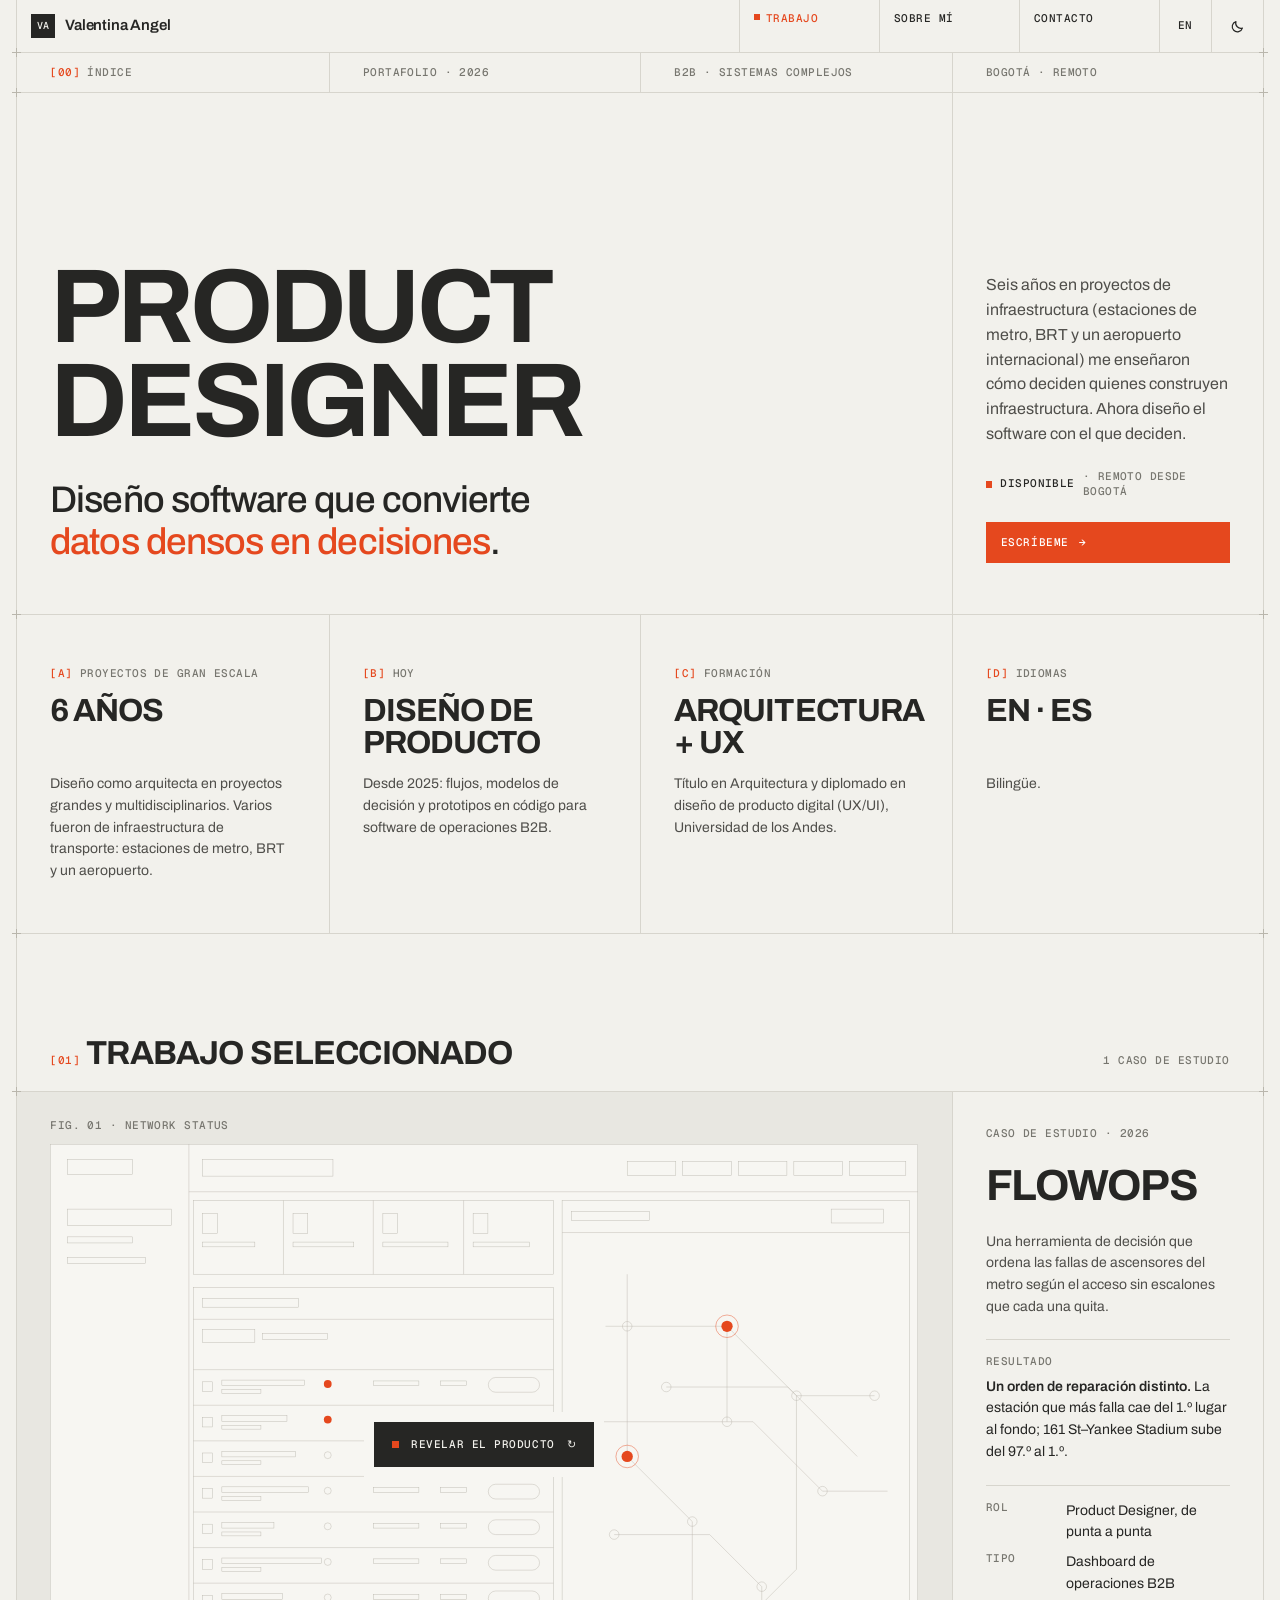
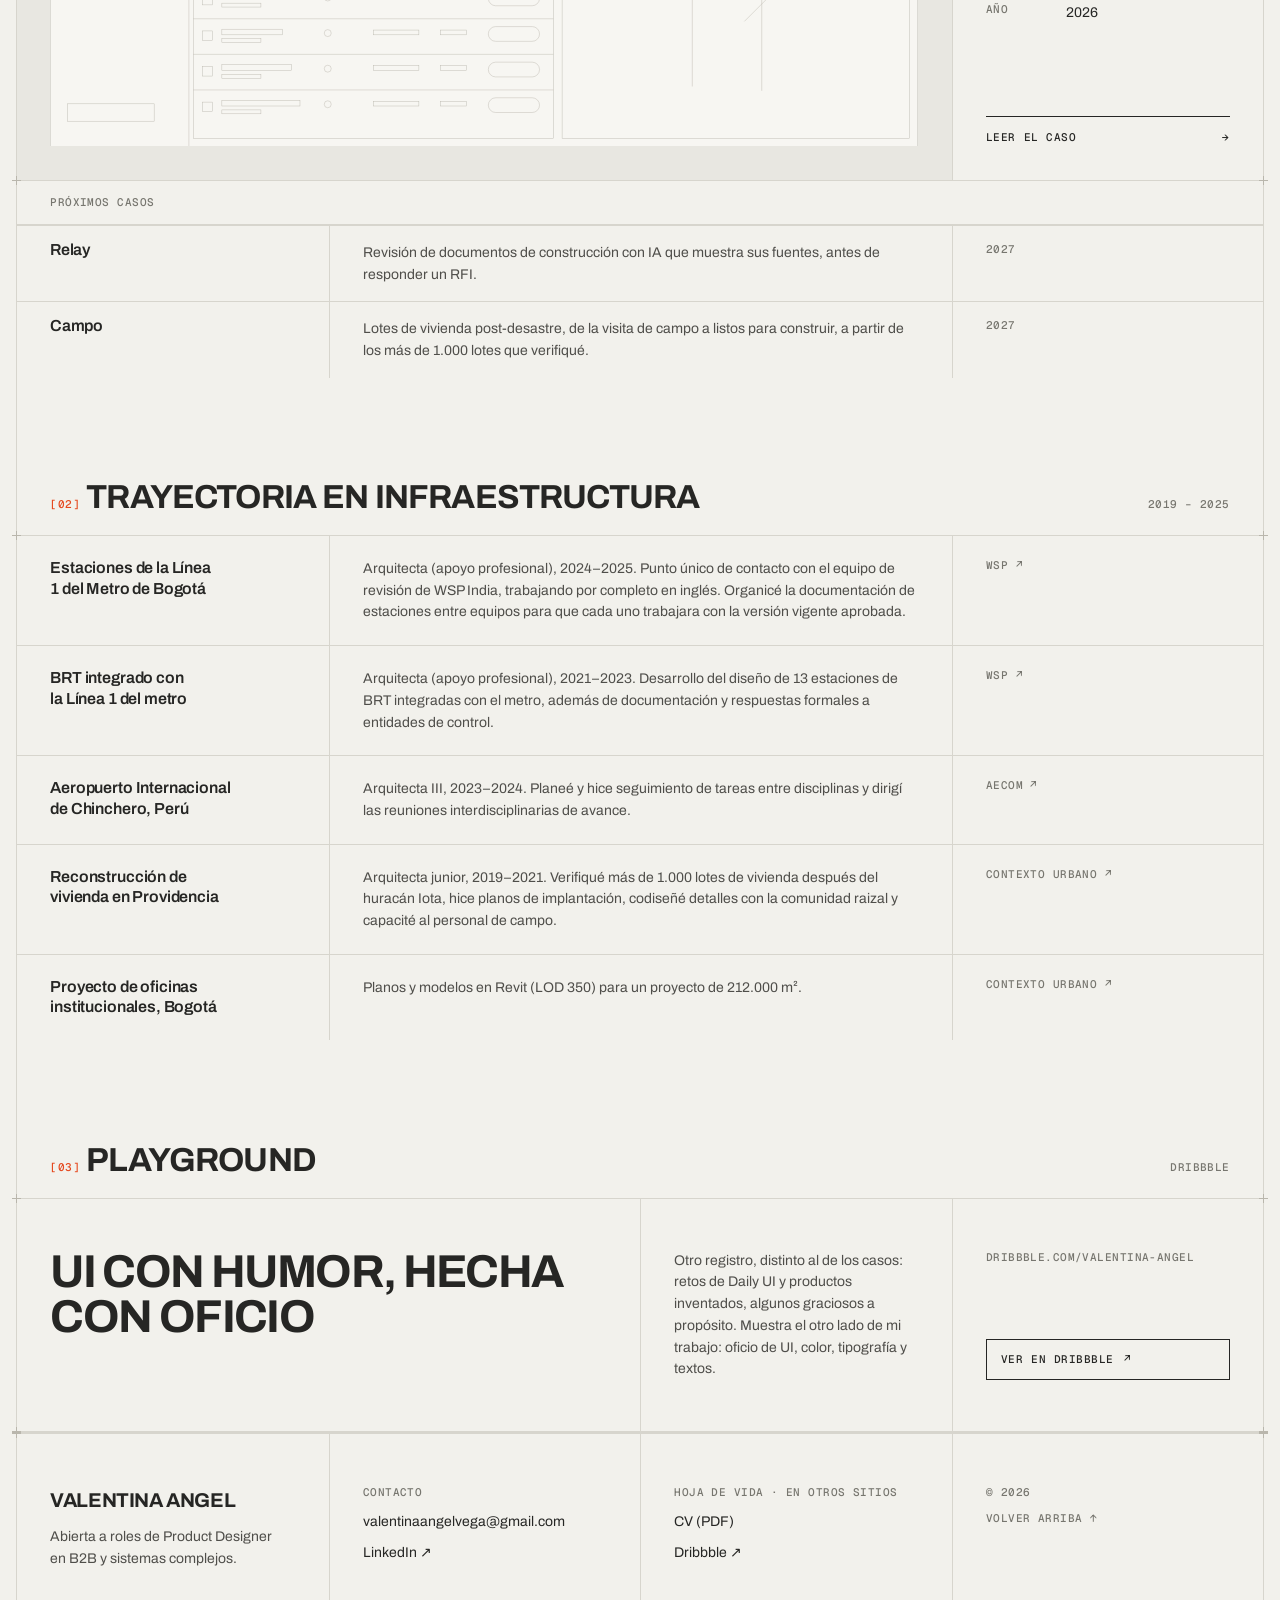
==== es/index.html @ c7e423b4 "Add files via upload" ====
<!doctype html>
<html lang="es">
<head>
<meta charset="utf-8">
<meta name="viewport" content="width=device-width, initial-scale=1, viewport-fit=cover">
<title>Valentina Angel · Product Designer</title>
<style>:root{padding-top:env(safe-area-inset-top,0px);padding-bottom:env(safe-area-inset-bottom,0px)}body{margin:0}img{max-width:100%}[hidden]{display:none!important}</style>
<meta name="description" content="Product Designer para sistemas B2B complejos. Diseño software que convierte datos densos en decisiones. Caso de estudio: FlowOps, una herramienta de decisión para reparar ascensores del metro.">
<link rel="canonical" href="https://vangelvega.github.io/es/">
<meta property="og:type" content="website">
<meta property="og:site_name" content="Valentina Angel">
<meta property="og:locale" content="es_CO">
<meta property="og:title" content="Valentina Angel · Product Designer">
<meta property="og:description" content="Product Designer para sistemas B2B complejos. Diseño software que convierte datos densos en decisiones. Caso de estudio: FlowOps, una herramienta de decisión para reparar ascensores del metro.">
<meta property="og:url" content="https://vangelvega.github.io/es/">
<meta property="og:image" content="https://vangelvega.github.io/img/og.png">
<meta property="og:image:width" content="1200">
<meta property="og:image:height" content="630">
<meta property="og:image:alt" content="Valentina Angel, Product Designer. I design software that turns dense data into decisions.">
<meta name="twitter:card" content="summary_large_image">
<link rel="icon" href="data:image/svg+xml,%3Csvg xmlns='http://www.w3.org/2000/svg' viewBox='0 0 32 32'%3E%3Crect width='32' height='32' fill='%23E5481E'/%3E%3Ctext x='16' y='21' text-anchor='middle' font-family='Arial,sans-serif' font-weight='700' font-size='13' fill='white'%3EVA%3C/text%3E%3C/svg%3E">
<link rel="preconnect" href="https://fonts.googleapis.com">
<link rel="preconnect" href="https://fonts.gstatic.com" crossorigin>
<link rel="stylesheet" href="https://fonts.googleapis.com/css2?family=Archivo:wght@400;500;600;700&family=Geist+Mono:wght@400;500&display=swap">
<link rel="stylesheet" href="../assets/site.css">
<link rel="alternate" hreflang="en" href="../">
<link rel="alternate" hreflang="es" href="./">
<script>try{var t=localStorage.getItem("theme");if(t==="dark"||t==="light")document.documentElement.setAttribute("data-theme",t)}catch(e){}</script>
</head>
<body>
<a class="skip" href="#main">Saltar al contenido</a>
<div class="frame">

<header class="top band">
  <div class="cells">
    <div class="cell"><a class="brand" href="#home" aria-label="Valentina Angel, inicio"><span class="mark" aria-hidden="true">VA</span><span>Valentina Angel</span></a></div>
    <nav aria-label="Principal" style="display:contents">
      <div class="cell nav"><a href="#home" data-nav="home">Trabajo</a></div>
      <div class="cell nav"><a href="#about" data-nav="about">Sobre mí</a></div>
      <div class="cell nav"><a href="#contact" data-nav="contact">Contacto</a></div>
    </nav>
    <div class="cell pref"><a href="../" hreflang="en" lang="en" data-lang-link aria-label="EN, view in English">EN</a></div>
    <div class="cell pref"><button type="button" data-theme-toggle data-label-dark="Cambiar a modo oscuro" data-label-light="Cambiar a modo claro" aria-label="Cambiar a modo oscuro">
      <svg class="i-moon" viewBox="0 0 20 20" width="16" height="16" aria-hidden="true"><path d="M15.5 12.6A6.5 6.5 0 0 1 7.4 4.5a6.5 6.5 0 1 0 8.1 8.1Z" fill="none" stroke="currentColor" stroke-width="1.5" stroke-linejoin="round"/></svg>
      <svg class="i-sun" viewBox="0 0 20 20" width="16" height="16" aria-hidden="true"><circle cx="10" cy="10" r="3.5" fill="none" stroke="currentColor" stroke-width="1.5"/><path d="M10 1.5v2.2M10 16.3v2.2M1.5 10h2.2M16.3 10h2.2M4 4l1.6 1.6M14.4 14.4 16 16M4 16l1.6-1.6M14.4 5.6 16 4" stroke="currentColor" stroke-width="1.5" stroke-linecap="round"/></svg>
    </button></div>
  </div>
</header>

<main id="main">

  <!-- HOME -->
  <section class="view" id="view-home" aria-label="Trabajo">
    <div class="band strip">
      <div class="cells">
        <div class="cell label"><span class="idx">[00]</span> Índice</div>
        <div class="cell label">Portafolio · 2026</div>
        <div class="cell label">B2B · Sistemas complejos</div>
        <div class="cell label">Bogotá · Remoto</div>
      </div>
    </div>

    <div class="band hero">
      <div class="cells">
        <div class="cell span-3 big"><h1>Product Designer</h1><p class="tagline">Diseño software que convierte <em>datos densos en decisiones</em>.</p></div>
        <div class="cell side">
          <p class="lede">Seis años en proyectos de infraestructura (estaciones de metro, BRT y un aeropuerto internacional) me enseñaron cómo deciden quienes construyen infraestructura. Ahora diseño el software con el que deciden.</p>
          <div class="status label"><i aria-hidden="true"></i><b>Disponible</b> · Remoto desde Bogotá</div>
          <a class="btn solid" href="#contact">Escríbeme <span class="arr" aria-hidden="true">→</span></a>
        </div>
      </div>
    </div>

    <div class="band proof" role="group" aria-label="Perfil">
      <div class="cells"><div class="cell"><span class="label"><span class="idx">[A]</span> Proyectos de gran escala</span><span class="num">6 años</span><p>Diseño como arquitecta en proyectos grandes y multidisciplinarios. Varios fueron de infraestructura de transporte: estaciones de metro, BRT y un aeropuerto.</p></div><div class="cell"><span class="label"><span class="idx">[B]</span> Hoy</span><span class="num">Diseño de producto</span><p>Desde 2025: flujos, modelos de decisión y prototipos en código para software de operaciones B2B.</p></div><div class="cell"><span class="label"><span class="idx">[C]</span> Formación</span><span class="num">Arquitectura + UX</span><p>Título en Arquitectura y diplomado en diseño de producto digital (UX/UI), Universidad de los Andes.</p></div><div class="cell"><span class="label"><span class="idx">[D]</span> Idiomas</span><span class="num">EN · ES</span><p>Bilingüe.</p></div></div>
    </div>

    <div class="band shead">
      <div class="cells"><div class="cell span-4"><h2><span class="label idx">[01]</span> Trabajo seleccionado</h2><span class="label">1 caso de estudio</span></div></div>
    </div>
    <div class="band">
      <div class="feature">
        <div class="pic flip" data-flip>
          <span class="tag label">Fig. 01 · Network status</span>
          <button class="flip-back" type="button" hidden><span aria-hidden="true">↺</span> Ocultar</button>
          <div class="flip-inner">
            <button class="face f-front" type="button" aria-expanded="false" aria-controls="fo-shot" aria-label="Revelar la captura de FlowOps">
            <svg class="wire" viewBox="0 0 2000 1389" preserveAspectRatio="none" aria-hidden="true">
              <g fill="none" stroke="currentColor" vector-effect="non-scaling-stroke">
                <rect x="1" y="1" width="1998" height="1387"/><path d="M320 0V1389M320 110H2000"/>
                <rect x="40" y="36" width="150" height="34"/><rect x="40" y="150" width="240" height="38"/><rect x="40" y="214" width="150" height="14"/><rect x="40" y="262" width="180" height="14"/><rect x="40" y="1290" width="200" height="40"/>
                <rect x="352" y="36" width="300" height="38"/><rect x="1330" y="40" width="112" height="32"/><rect x="1458" y="40" width="112" height="32"/><rect x="1586" y="40" width="112" height="32"/><rect x="1714" y="40" width="112" height="32"/><rect x="1842" y="40" width="130" height="32"/>
                <rect x="330" y="130" width="830" height="170"/><path d="M538 130V300M745 130V300M953 130V300"/>
                <rect x="352" y="160" width="34" height="46"/><rect x="560" y="160" width="34" height="46"/><rect x="767" y="160" width="34" height="46"/><rect x="975" y="160" width="34" height="46"/>
                <rect x="352" y="226" width="120" height="11"/><rect x="560" y="226" width="140" height="11"/><rect x="767" y="226" width="150" height="11"/><rect x="975" y="226" width="130" height="11"/>
                <rect x="330" y="330" width="830" height="1040"/><rect x="352" y="356" width="220" height="20"/><path d="M330 404H1160"/><rect x="352" y="428" width="120" height="30"/><rect x="490" y="436" width="150" height="14"/>
                <path d="M330 520H1160"/><rect x="352" y="548" width="22" height="22"/><rect x="396" y="544" width="190" height="13"/><rect x="396" y="566" width="90" height="9"/><rect x="745" y="546" width="105" height="11"/><rect x="900" y="546" width="60" height="11"/><rect x="1010" y="538" width="118" height="34" rx="17"/><path d="M330 602H1160"/><rect x="352" y="630" width="22" height="22"/><rect x="396" y="626" width="150" height="13"/><rect x="396" y="648" width="90" height="9"/><rect x="745" y="628" width="105" height="11"/><rect x="900" y="628" width="60" height="11"/><rect x="1010" y="620" width="118" height="34" rx="17"/><path d="M330 684H1160"/><rect x="352" y="712" width="22" height="22"/><rect x="396" y="708" width="170" height="13"/><rect x="396" y="730" width="90" height="9"/><rect x="745" y="710" width="105" height="11"/><rect x="900" y="710" width="60" height="11"/><rect x="1010" y="702" width="118" height="34" rx="17"/><path d="M330 766H1160"/><rect x="352" y="794" width="22" height="22"/><rect x="396" y="790" width="200" height="13"/><rect x="396" y="812" width="90" height="9"/><rect x="745" y="792" width="105" height="11"/><rect x="900" y="792" width="60" height="11"/><rect x="1010" y="784" width="118" height="34" rx="17"/><path d="M330 848H1160"/><rect x="352" y="876" width="22" height="22"/><rect x="396" y="872" width="120" height="13"/><rect x="396" y="894" width="90" height="9"/><rect x="745" y="874" width="105" height="11"/><rect x="900" y="874" width="60" height="11"/><rect x="1010" y="866" width="118" height="34" rx="17"/><path d="M330 930H1160"/><rect x="352" y="958" width="22" height="22"/><rect x="396" y="954" width="230" height="13"/><rect x="396" y="976" width="90" height="9"/><rect x="745" y="956" width="105" height="11"/><rect x="900" y="956" width="60" height="11"/><rect x="1010" y="948" width="118" height="34" rx="17"/><path d="M330 1012H1160"/><rect x="352" y="1040" width="22" height="22"/><rect x="396" y="1036" width="140" height="13"/><rect x="396" y="1058" width="90" height="9"/><rect x="745" y="1038" width="105" height="11"/><rect x="900" y="1038" width="60" height="11"/><rect x="1010" y="1030" width="118" height="34" rx="17"/><path d="M330 1094H1160"/><rect x="352" y="1122" width="22" height="22"/><rect x="396" y="1118" width="140" height="13"/><rect x="396" y="1140" width="90" height="9"/><rect x="745" y="1120" width="105" height="11"/><rect x="900" y="1120" width="60" height="11"/><rect x="1010" y="1112" width="118" height="34" rx="17"/><path d="M330 1176H1160"/><rect x="352" y="1204" width="22" height="22"/><rect x="396" y="1200" width="160" height="13"/><rect x="396" y="1222" width="90" height="9"/><rect x="745" y="1202" width="105" height="11"/><rect x="900" y="1202" width="60" height="11"/><rect x="1010" y="1194" width="118" height="34" rx="17"/><path d="M330 1258H1160"/><rect x="352" y="1286" width="22" height="22"/><rect x="396" y="1282" width="180" height="13"/><rect x="396" y="1304" width="90" height="9"/><rect x="745" y="1284" width="105" height="11"/><rect x="900" y="1284" width="60" height="11"/><rect x="1010" y="1276" width="118" height="34" rx="17"/><circle cx="640" cy="717" r="8"/><circle cx="640" cy="799" r="8"/><circle cx="640" cy="881" r="8"/><circle cx="640" cy="963" r="8"/><circle cx="640" cy="1045" r="8"/><circle cx="640" cy="1127" r="8"/><circle cx="640" cy="1209" r="8"/><circle cx="640" cy="1291" r="8"/>
                <rect x="1180" y="130" width="800" height="1240"/><path d="M1180 204H1980"/><rect x="1202" y="156" width="180" height="20"/><rect x="1800" y="150" width="120" height="32"/>
                <path d="M1280 420H1560L1720 580H1900M1330 300V720L1480 870V1250M1260 640H1620L1780 800H1930M1560 420V640M1420 560L1700 560L1860 720M1300 900H1520L1640 1020V1260M1720 580V980L1600 1100"/>
                <circle cx="1330" cy="420" r="11"/><circle cx="1560" cy="640" r="11"/><circle cx="1720" cy="580" r="11"/><circle cx="1480" cy="870" r="11"/><circle cx="1780" cy="800" r="11"/><circle cx="1640" cy="1020" r="11"/><circle cx="1900" cy="580" r="11"/><circle cx="1300" cy="900" r="11"/><circle cx="1420" cy="560" r="11"/>
              </g>
              <g fill="var(--accent)"><circle cx="640" cy="553" r="9"/><circle cx="640" cy="635" r="9"/><circle cx="1560" cy="420" r="13"/><circle cx="1330" cy="720" r="13"/></g>
              <g fill="none" stroke="var(--accent)" vector-effect="non-scaling-stroke"><circle cx="1560" cy="420" r="26"/><circle cx="1330" cy="720" r="26"/></g>
            </svg>
              <span class="reveal"><i aria-hidden="true"></i>Revelar el producto<span class="arr" aria-hidden="true">↻</span></span>
            </button>
            <div class="face f-back" id="fo-shot" inert>
              <a href="#flowops" aria-label="Leer el caso FlowOps"><img src="../img/flowops/00-dashboard.webp" width="2000" height="1389" alt="Vista Network status de FlowOps: la cola de ascensores fuera de servicio y el mapa del metro"></a>
            </div>
          </div>
        </div>
        <div class="info">
          <span class="label">Caso de estudio · 2026</span>
          <h3><a href="#flowops">FlowOps</a></h3>
          <p class="desc">Una herramienta de decisión que ordena las fallas de ascensores del metro según el acceso sin escalones que cada una quita.</p>
          <div class="result"><span class="label">Resultado</span><span><strong>Un orden de reparación distinto.</strong> La estación que más falla cae del 1.º lugar al fondo; 161 St–Yankee Stadium sube del 97.º al 1.º.</span></div>
          <dl class="kv"><div><dt class="label">Rol</dt><dd>Product Designer, de punta a punta</dd></div><div><dt class="label">Tipo</dt><dd>Dashboard de operaciones B2B</dd></div><div><dt class="label">Año</dt><dd>2026</dd></div></dl>
          <a class="go" href="#flowops">Leer el caso <span class="arr" aria-hidden="true">→</span></a>
        </div>
      </div>
    </div>
    <div class="band upc" aria-label="Próximos casos">
      <div class="upc-head label">Próximos casos</div>
      <div class="row"><h4>Relay</h4><p>Revisión de documentos de construcción con IA que muestra sus fuentes, antes de responder un RFI.</p><span class="label">2027</span></div>
          <div class="row"><h4>Campo</h4><p>Lotes de vivienda post-desastre, de la visita de campo a listos para construir, a partir de los más de 1.000 lotes que verifiqué.</p><span class="label">2027</span>
    </div>

    <div class="band shead">
      <div class="cells"><div class="cell span-4"><h2><span class="label idx">[02]</span> Trayectoria en infraestructura</h2><span class="label">2019 – 2025</span></div></div>
    </div>
    <div class="band">
      <div class="bg-row"><h3>Estaciones de la Línea 1 del Metro de Bogotá</h3><p>Arquitecta (apoyo profesional), 2024–2025. Punto único de contacto con el equipo de revisión de WSP India, trabajando por completo en inglés. Organicé la documentación de estaciones entre equipos para que cada uno trabajara con la versión vigente aprobada.</p><a class="label org" href="https://www.wsp.com/" target="_blank" rel="noopener" aria-label="WSP, sitio oficial, abre en una pestaña nueva">WSP<span aria-hidden="true"> ↗</span></a></div>
        <div class="bg-row"><h3>BRT integrado con la Línea 1 del metro</h3><p>Arquitecta (apoyo profesional), 2021–2023. Desarrollo del diseño de 13 estaciones de BRT integradas con el metro, además de documentación y respuestas formales a entidades de control.</p><a class="label org" href="https://www.wsp.com/" target="_blank" rel="noopener" aria-label="WSP, sitio oficial, abre en una pestaña nueva">WSP<span aria-hidden="true"> ↗</span></a></div>
        <div class="bg-row"><h3>Aeropuerto Internacional de Chinchero, Perú</h3><p>Arquitecta III, 2023–2024. Planeé y hice seguimiento de tareas entre disciplinas y dirigí las reuniones interdisciplinarias de avance.</p><a class="label org" href="https://aecom.com/" target="_blank" rel="noopener" aria-label="AECOM, sitio oficial, abre en una pestaña nueva">AECOM<span aria-hidden="true"> ↗</span></a></div>
        <div class="bg-row"><h3>Reconstrucción de vivienda en Providencia</h3><p>Arquitecta junior, 2019–2021. Verifiqué más de 1.000 lotes de vivienda después del huracán Iota, hice planos de implantación, codiseñé detalles con la comunidad raizal y capacité al personal de campo.</p><a class="label org" href="https://www.contextourbano.com.co/" target="_blank" rel="noopener" aria-label="Contexto Urbano, sitio oficial, abre en una pestaña nueva">Contexto Urbano<span aria-hidden="true"> ↗</span></a></div>
        <div class="bg-row"><h3>Proyecto de oficinas institucionales, Bogotá</h3><p>Planos y modelos en Revit (LOD 350) para un proyecto de 212.000 m².</p><a class="label org" href="https://www.contextourbano.com.co/" target="_blank" rel="noopener" aria-label="Contexto Urbano, sitio oficial, abre en una pestaña nueva">Contexto Urbano<span aria-hidden="true"> ↗</span></a>
    </div>

    <div class="band shead">
      <div class="cells"><div class="cell span-4"><h2><span class="label idx">[03]</span> Playground</h2><span class="label">Dribbble</span></div></div>
    </div>
    <div class="band play">
      <div class="cells">
        <div class="cell span-2"><span class="big">UI con humor, hecha con oficio</span></div>
        <div class="cell"><p>Otro registro, distinto al de los casos: retos de Daily UI y productos inventados, algunos graciosos a propósito. Muestra el otro lado de mi trabajo: oficio de UI, color, tipografía y textos.</p></div>
        <div class="cell"><span class="label">dribbble.com/valentina-angel</span><a class="btn" href="https://dribbble.com/valentina-angel" target="_blank" rel="noopener">Ver en Dribbble <span class="arr" aria-hidden="true">↗</span></a></div>
      </div>
    </div>
  </section>

  <!-- ABOUT -->
  <section class="view" id="view-about" aria-label="Sobre mí" hidden>
    <div class="band phead">
      <div class="cells"><div class="cell span-4"><span class="label"><span class="idx">[00]</span> Sobre mí</span><h1>Valentina Angel</h1></div></div>
    </div>
    <div class="band">
      <div class="cells">
        <div class="cell span-3"><div class="prose">
          <p>Soy Product Designer enfocada en productos B2B complejos: herramientas de operación y datos densos.</p>
          <p>Antes de pasar al diseño de producto en 2025, trabajé seis años como arquitecta en proyectos de infraestructura: las estaciones de la Línea 1 del Metro de Bogotá y su BRT integrado con WSP, el aeropuerto de Chinchero en Perú con AECOM, y la reconstrucción de vivienda en Providencia después del huracán Iota. En Providencia verifiqué más de 1.000 lotes en campo, dibujé planos de implantación y definí detalles con familias de la comunidad raizal.</p>
          <p>Mi trabajo más fuerte está en los flujos y los modelos de decisión: definir qué cuenta el sistema antes de dibujar qué muestra. Prototipo en código con IA y refino en Figma.</p>
          <p><a class="lnk" href="#flowops">Leer el caso FlowOps →</a></p>
        </div></div>
        <div class="cell"><div class="facts">
        <div><dt class="label">Ubicación</dt><dd>Bogotá, Colombia <span>· disponible en remoto</span></dd></div>
        <div><dt class="label">Formación</dt><dd>Arquitectura <span>· Universidad de los Andes, 2018</span></dd><dd>Opción en Diseño Industrial y de Producto <span>· Universidad de los Andes, 2016</span></dd><dd>Diplomado en Innovación y Diseño de Producto Digital (UX/UI) <span>· Universidad de los Andes, 2024</span></dd><dd>Programa UX/UI Designer <span>· Uxcel, 2026</span></dd></div>
        <div><dt class="label">Idiomas</dt><dd>Español <span>· nativo</span></dd><dd>Inglés <span>· bilingüe</span></dd><dd>Francés <span>· competencia profesional limitada</span></dd></div>
        <div><dt class="label">Herramientas</dt><dd>Figma; prototipos en código con HTML, CSS y JavaScript, construidos con IA</dd></div>
        <div><dt class="label">Busco</dt><dd>Roles de Product Designer en B2B y sistemas complejos</dd></div>
        <div><dt class="label">Hoja de vida</dt><dd><a class="lnk" href="../Valentina-Angel-Vega-CV-UX-Product-Designer_2026.pdf" target="_blank" rel="noopener">Descargar CV (PDF, en inglés)</a></dd></div>
        </div></div>
      </div>
    </div>
    <div class="band shead">
      <div class="cells"><div class="cell span-4"><h2><span class="label idx">[01]</span> Cómo trabajo</h2><span class="label">Método</span></div></div>
    </div>
    <div class="band how">
      <div class="cells cells-3"><div class="cell"><span class="label"><span class="idx">[A]</span></span><h3>Definir qué cuenta el sistema antes de dibujarlo</h3><p>En FlowOps, ordenar las fallas por acceso perdido en vez de por número de fallas reordenó la cola antes de que existiera una sola pantalla. La interfaz pudo quedarse simple porque el número detrás era el correcto.</p></div><div class="cell"><span class="label"><span class="idx">[B]</span></span><h3>Diseñar los estados malos, no solo el camino feliz</h3><p>Un envío fallido, una alerta de personas atrapadas sin confirmar, una aprobación por error. Cada uno tiene una respuesta diseñada, porque son los momentos en que un operador no puede adivinar.</p></div><div class="cell"><span class="label"><span class="idx">[C]</span></span><h3>Evidencia, rotulada por lo que es</h3><p>Datos abiertos, auditorías públicas y reseñas de herramientas respaldan cada decisión. Lo simulado, estimado o supuesto lo dice en la página.</p></div></div>
    </div>
  </section>

  <!-- CASE STUDY -->
  <section class="view" id="view-flowops" aria-label="Caso de estudio FlowOps" hidden>
    <div class="band">
    <div class="cs">
      <nav class="toc" aria-label="En esta página">
        <span class="toc-title">En esta página</span>
        <a href="#flowops-summary" data-to="flowops-summary">Resumen</a>
        <a href="#flowops-glance" data-to="flowops-glance">De un vistazo</a>
        <a href="#flowops-scene" data-to="flowops-scene">El contexto</a>
        <a href="#flowops-model" data-to="flowops-model">El modelo</a>
        <a href="#flowops-decision" data-to="flowops-decision">Decisión de producto</a>
        <a href="#flowops-challenge" data-to="flowops-challenge">Reto de diseño</a>
        <a href="#flowops-product" data-to="flowops-product">El producto</a>
        <a href="#flowops-ai" data-to="flowops-ai">Dónde usé IA</a>
        <a href="#flowops-validation" data-to="flowops-validation">Pruebas (simuladas)</a>
        <a href="#flowops-changes" data-to="flowops-changes">Lo que cambió la evidencia</a>
        <a href="#flowops-shipped" data-to="flowops-shipped">Si esto saliera a producción</a>
      </nav>

      <article class="cs-main">
        <a class="back" href="#home">← Todo el trabajo</a>

        <!-- Resumen -->
        <div id="flowops-summary" class="block" style="margin-top:0">
          <h1>Priorizar la reparación de ascensores según el acceso sin escalones que quita cada falla</h1>
          <p class="cs-intro">En el metro de Nueva York, un solo ascensor dañado puede cerrar una estación a cualquiera que no pueda usar las escaleras. Elegir cuál arreglar primero exige saber cuántos pasajeros pierden el acceso, no qué tan seguido falla un ascensor.</p>

          <figure class="shot proto" data-proto="../flowops/index.html" data-title="Prototipo de FlowOps">
            <div class="proto-stage">
              <div class="proto-bar"><span>FlowOps · prototipo v8</span><button type="button" class="proto-close">Cerrar <span aria-hidden="true">✕</span></button></div>
              <div class="proto-view">
                <img src="../img/flowops/00-dashboard.webp" width="2000" height="1389" alt="Vista Network status de FlowOps: la cola de ascensores fuera de servicio a la izquierda y el mapa del metro a la derecha">
                <a class="proto-launch" href="../flowops/index.html" target="_blank" rel="noopener"><i aria-hidden="true"></i>Abrir el prototipo<span class="arr" aria-hidden="true">▸</span></a>
              </div>
            </div>
            <figcaption><span>Prototipo en vivo (v8), en inglés. Un turno simulado sobre datos reales de la MTA. Mejor en computador.</span><span class="proto-actions"><button type="button" class="proto-full">Pantalla completa <span aria-hidden="true">⤢</span></button><a href="../flowops/index.html" target="_blank" rel="noopener">Abrir en otra pestaña <span aria-hidden="true">↗</span></a></span></figcaption>
          </figure>

          <p><strong>Un ascensor sin respaldo en una ruta crítica puede cerrar una estación entera a las personas con movilidad reducida.</strong> Después de seis años diseñando infraestructura de transporte, me pregunté cómo decide un centro de control del metro qué ascensor arreglar primero. La MTA de Nueva York publica los datos que necesitaba para averiguarlo.</p>
          <p><strong>Diseñé FlowOps, una herramienta de decisión que ordena las fallas de ascensores según el acceso sin escalones que cada una quita.</strong> El operador aprueba o cambia el orden.</p>

          <dl class="facts-row">
            <div><dt class="label">Rol</dt><dd>Product Designer de principio a fin (en solitario)</dd></div>
            <div><dt class="label">Estado</dt><dd>Concepto · prototipo en código · 2026</dd></div>
            <div><dt class="label">Tipo</dt><dd>Dashboard de operaciones B2B</dd></div>
            <div><dt class="label">Herramientas</dt><dd>Figma · datos abiertos de la MTA · axe · Claude y Claude Design para análisis y prototipado</dd></div>
          </dl>
        </div>

        <!-- De un vistazo -->
        <section id="flowops-glance" class="block">
          <h2>De un vistazo</h2>
          <div class="ps">
            <div><h3 class="ps-h">Problema</h3><p>Ordenar las fallas según qué tan seguido falla un ascensor señala la estación equivocada. Lexington Av/63 St tiene 252 fallas, pero cada ascensor ahí tiene respaldo. Una falla nunca corta su ruta sin escalones.</p></div>
            <div><h3 class="ps-h">Solución</h3><p>Una cola ordenada según cuántos pasajeros diarios dependen del acceso perdido. Cada prioridad se explica sola, las personas atrapadas van primero y el operador aprueba cada prioridad antes de que se convierta en orden de trabajo.</p></div>
          </div>
          <h3 class="h-sub">Lo que cambia el modelo</h3>
          <ul class="outcomes">
            <li><strong>Un orden distinto.</strong> Lexington Av/63 St cae del 1.º lugar al fondo. 161 St–Yankee Stadium sube del 97.º al 1.º.</li>
            <li><strong>Un sentido cuenta la mitad.</strong> Contar como media la pérdida en un solo sentido redujo el total de acceso perdido en un 29 %.</li>
          </ul>
        </section>

        <!-- El contexto -->
        <section id="flowops-scene" class="block">
          <h2>El conteo de fallas señala la estación equivocada.</h2>
          <p>La disponibilidad subió al <strong>98 %</strong> en 2025, pero las fallas llegaron a <strong>17,7 al día</strong>, la cifra más alta en 11 años y un 26 % por encima del promedio de 2015–2019. Y <strong>9 de cada 10 estaciones accesibles</strong> pueden perder su ruta sin escalones, completa o en un sentido, cuando falla un solo ascensor.</p>
          <p>Revisé tres fuentes:</p>
          <ul class="sources">
            <li><strong>Datos abiertos de la MTA</strong> (4 conjuntos de datos, 386 ascensores, 7.052 fallas en 12 meses). Las fallas señalan la estación equivocada: la que más falla nunca pierde el acceso.</li>
            <li><strong>Auditorías públicas</strong> (Contraloría de NYC, Inspector General de la MTA). Una alerta de persona atrapada no es prueba, así que confirmarla tiene que ser deliberado.</li>
            <li><strong>Reseñas de herramientas y ofertas de empleo</strong> (Limble, UpKeep, Maximo, HxGN EAM, Fiix). Las herramientas registran órdenes de trabajo. Ninguna explica por qué una va primero.</li>
          </ul>
          <p class="callout"><strong>El centro de control no tenía una regla compartida para el orden.</strong> Ninguna fuente pública dice cómo prioriza hoy la MTA, así que lo trato como un supuesto.</p>
        </section>

        <!-- El modelo -->
        <section id="flowops-model" class="block">
          <h2>La prioridad mide quién pierde el acceso, y luego se explica sola.</h2>
          <p>Los equipos de mantenimiento priorizan el trabajo por <strong>consecuencia × probabilidad</strong>. Aquí la falla ya ocurrió, así que mido la consecuencia: <strong>cuántos pasajeros diarios dependen del acceso perdido.</strong> Una pérdida en ambos sentidos cuenta completa. En un solo sentido cuenta la mitad. La probabilidad solo importa para estaciones a una falla de perder el acceso.</p>
          <figure class="shot">
            <button type="button" class="zoom" aria-label="Ampliar imagen: dos clasificaciones de las mismas estaciones"><img src="../img/flowops/model-two-rankings.webp" width="2000" height="1229" loading="lazy" alt="Dos clasificaciones de las mismas estaciones: por fallas, Lexington Av/63 St es primera y 161 St–Yankee Stadium es 97.ª; por acceso sin escalones perdido, Yankee Stadium es primera y Lexington queda al fondo"></button>
            <figcaption>Las mismas estaciones, clasificadas de dos formas. La que más falla no pierde acceso, porque cada ascensor ahí tiene respaldo.</figcaption>
          </figure>
          <div class="table-wrap">
            <table class="prio">
              <thead><tr><th scope="col">Prioridad</th><th scope="col">Cuándo</th><th scope="col">Cómo se muestra en la interfaz</th></tr></thead>
              <tbody>
                <tr><th scope="row"><span class="dot dot-u"></span>Urgente</th><td data-label="Cuándo">Hay personas atrapadas. Siempre por encima de la cola.</td><td data-label="Cómo se muestra en la interfaz">Punto rojo, plazo para confirmar</td></tr>
                <tr><th scope="row"><span class="dot dot-h"></span>Alta</th><td data-label="Cuándo">Pierden acceso 20.000 entradas diarias o más</td><td data-label="Cómo se muestra en la interfaz">1.660 o más entradas sin escalones estimadas al día</td></tr>
                <tr><th scope="row"><span class="dot dot-m"></span>Media</th><td data-label="Cuándo">De 5.000 a 20.000, o sin acceso en ambos sentidos</td><td data-label="Cómo se muestra en la interfaz">De 415 a 1.660</td></tr>
                <tr><th scope="row"><span class="dot dot-l"></span>Baja</th><td data-label="Cuándo">Menos de 5.000 en un sentido, o a una falla de perder el acceso</td><td data-label="Cómo se muestra en la interfaz">Menos de 415, o Sin ascensor de respaldo</td></tr>
              </tbody>
            </table>
          </div>

          <h3 class="h-sub">La decisión difícil: ¿el tipo de pérdida, o a cuántas personas afecta?</h3>
          <p><strong>Franklin Av (C)</strong> pierde todo su acceso sin escalones con una sola falla, y unas <strong>1.950</strong> personas entran ahí cada día. <strong>Times Sq–42 St (1 2 3)</strong> pierde un sentido, que concentra unas <strong>23.000</strong> entradas al día.</p>
          <ul class="options">
            <li><span class="opt">A</span><div><strong>Decide el tipo de pérdida.</strong> Franklin va primero, pero el número de estaciones en Alta cambia cada día.</div></li>
            <li><span class="opt">B</span><div><strong>Decide el impacto.</strong> Times Sq va primero, y una estación pequeña sin acceso puede hundirse al fondo.</div></li>
            <li class="chosen"><span class="opt">C</span><div><strong>Impacto, con un piso.</strong> Times Sq queda en Alta y Franklin al menos en Media.</div></li>
          </ul>
          <p><strong>Elegí C porque sigue la métrica y aun así protege a quienes no pueden entrar a una estación.</strong> De ahí salen dos reglas:</p>
          <ul class="plain">
            <li>Una estación sin acceso en ambos sentidos queda al menos en Media.</li>
            <li>Una estación que todavía tiene acceso nunca va antes que una que lo perdió.</li>
          </ul>
          <p>La recurrencia y la antigüedad se muestran como razones, nunca como puntos. Las fallas de más de 5 días pasan al responsable de accesibilidad.</p>

          <h3 class="h-sub">Las entradas sin escalones son una estimaciÃ³n</h3>
          <p>La clasificación usa el total de entradas. La interfaz muestra <strong>entradas sin escalones estimadas</strong>: el 8,3 % de los pasajeros, la proporción de neoyorquinos con dificultad para caminar (ACS 2024). Puede quedarse corta o pasarse, por eso se rotula como estimación y nunca cambia el orden.</p>
        </section>

        <!-- Decisión de producto -->
        <section id="flowops-decision" class="block">
          <h2>Ordenar por acceso perdido cambió para qué sirve la herramienta.</h2>
          <p>El software de mantenimiento ya registra, asigna y cierra órdenes de trabajo, así que <strong>FlowOps es una capa de decisión: no asigna técnicos</strong>, y aprobar una prioridad crea la orden de trabajo en el sistema propio del equipo. Sirve al jefe de operaciones, que decide y revisa el historial; al supervisor de mantenimiento, que recibe la orden de trabajo; y al responsable de accesibilidad, que se encarga de las fallas largas.</p>
        </section>

        <!-- Reto de diseño -->
        <section id="flowops-challenge" class="block">
          <h2>Rápido para la mayoría de las fallas, deliberado para una.</h2>
          <p>A las 6:00 el jefe de operaciones encuentra 17 estaciones con algún problema de ascensor, dos con personas atrapadas. La mayoría de las fallas pide velocidad: el orden listo, decidir, seguir. Las personas atrapadas piden cautela: una alerta no es prueba, y un solo clic volvería rutinaria la decisión más grave.</p>
          <blockquote class="hmw">¿Cómo podríamos darle al operador un orden en el que pueda confiar y actuar con un clic, manteniendo deliberada la decisión más riesgosa?</blockquote>
        </section>

        <!-- El producto -->
        <section id="flowops-product" class="block">
          <h2>El producto tiene tres vistas</h2>
          <p>Una pregunta cada una, desde ahora mismo hasta los últimos doce meses. Las capturas muestran la interfaz en inglés.</p>

          <h3 class="h-view">Network status: ¿qué necesita una decisión ahora mismo?</h3>
          <figure class="shot shot-narrow">
            <button type="button" class="zoom" aria-label="Ampliar imagen: contadores y cola"><img src="../img/flowops/01-kpis-and-queue.webp" width="1368" height="1184" loading="lazy" alt="Los cuatro contadores sobre la cola, y la cola ordenada por acceso sin escalones perdido, con marcadores numerados"></button>
          </figure>
          <ol class="marks">
            <li><span><strong>Personas atrapadas</strong> es el único contador que se pone en rojo.</span></li>
            <li><span><strong>La prioridad se lee como palabra:</strong> Urgente, Alta, Media, Baja.</span></li>
            <li><span><strong>Acceso</strong> dice qué sentidos perdieron la ruta sin escalones.</span></li>
          </ol>
          <p class="takeaway">Cada contador dice qué incluye, y su número coincide con las filas de la cola.</p>

          <h4 class="h-feat">Cada prioridad se explica sola</h4>
          <figure class="shot shot-narrow">
            <button type="button" class="zoom" aria-label="Ampliar imagen: tooltip de prioridad"><img src="../img/flowops/02-priority-explains.webp" width="1384" height="894" loading="lazy" alt="El tooltip de prioridad de 74 St–Broadway, con marcadores numerados"></button>
          </figure>
          <ol class="marks">
            <li><span><strong>Qué se perdió:</strong> ambos sentidos en 74 St–Broadway.</span></li>
            <li><span><strong>Quién depende de eso:</strong> 1.746 entradas sin escalones estimadas al día.</span></li>
            <li><span><strong>La regla:</strong> Alta empieza en 1.660.</span></li>
          </ol>

          <h4 class="h-feat">Las personas atrapadas van primero</h4>
          <figure class="shot shot-narrow">
            <button type="button" class="zoom" aria-label="Ampliar imagen: personas atrapadas arriba de la cola"><img src="../img/flowops/03-entrapments.webp" width="1364" height="474" loading="lazy" alt="Dos alertas de personas atrapadas sin confirmar fijadas arriba de la cola, con marcadores numerados"></button>
          </figure>
          <ol class="marks">
            <li><span><strong>El rojo está reservado</strong> para Urgente.</span></li>
            <li><span><strong>Una cuenta regresiva en vivo</strong> muestra el tiempo que queda para confirmar.</span></li>
            <li><span><strong>Confirmar es su propio botón,</strong> nunca en lote.</span></li>
          </ol>
          <p class="takeaway">En julio de 2010 la mesa de control recibió más de 7.000 alertas de personas atrapadas para 60 casos reales, y dejó de responderlas.</p>

          <h4 class="h-feat">Decidir, con vuelta atrás</h4>
          <figure class="shot">
            <button type="button" class="zoom" aria-label="Ampliar imagen: menú de estado y aprobación"><img src="../img/flowops/04-decide-and-approve.webp" width="2000" height="858" loading="lazy" alt="El menú de estado, y la misma estación después de aprobarla, con su orden de trabajo y un aviso para deshacer"></button>
          </figure>
          <ol class="marks">
            <li><span><strong>In progress</strong> aprueba la prioridad y crea la orden de trabajo.</span></li>
            <li><span><strong>Dismissed</strong> marca una falsa alarma y pide una razón.</span></li>
            <li><span><strong>Undo</strong> (deshacer) queda en pantalla durante 10 segundos.</span></li>
          </ol>

          <h4 class="h-feat">Un envío fallido nunca pierde una decisión</h4>
          <figure class="shot">
            <button type="button" class="zoom" aria-label="Ampliar imagen: falla del sistema de mantenimiento"><img src="../img/flowops/05-maintenance-failure.webp" width="2000" height="353" loading="lazy" alt="El banner de advertencia cuando el sistema de mantenimiento está caído, y una fila que ofrece reintentar"></button>
          </figure>
          <ol class="marks">
            <li><span><strong>Un banner</strong> dice desde cuándo está caída la conexión.</span></li>
            <li><span><strong>La fila conserva su prioridad</strong> y ofrece reintentar.</span></li>
          </ol>

          <h4 class="h-feat">El mapa y la cola hablan el mismo idioma</h4>
          <figure class="shot">
            <button type="button" class="zoom" aria-label="Ampliar imagen: mapa y cola"><img src="../img/flowops/06-map-and-queue.webp" width="2000" height="897" loading="lazy" alt="Una fila seleccionada en la cola y la misma estación centrada en el mapa, con marcadores numerados"></button>
          </figure>
          <ol class="marks">
            <li><span><strong>La fila seleccionada.</strong></span></li>
            <li><span><strong>Su estación en el mapa,</strong> rotulada con lo que perdió.</span></li>
            <li><span><strong>El color es la prioridad</strong> en ambos.</span></li>
          </ol>

          <h3 class="h-view">History y registro de decisiones: ¿hoy está peor que de costumbre, y quién decidió qué?</h3>
          <figure class="shot">
            <button type="button" class="zoom" aria-label="Ampliar imagen: vista History"><img src="../img/flowops/07-history.webp" width="2000" height="988" loading="lazy" alt="La vista History: indicadores del turno frente a una línea base y la línea de tiempo de fallas"></button>
          </figure>
          <figure class="shot">
            <button type="button" class="zoom" aria-label="Ampliar imagen: registro de decisiones del turno"><img src="../img/flowops/08-decision-log.webp" width="2000" height="701" loading="lazy" alt="El registro de decisiones del turno, con la hora de cada acción"></button>
          </figure>
          <p>El turno se compara con el mismo día de la semana durante el último mes, así una mala mañana se lee frente a una línea base. El registro reconstruye cualquier decisión: qué se sugirió, qué se aprobó y cuándo.</p>

          <h3 class="h-view">Network analysis: ¿dónde pierde la red más acceso sin escalones?</h3>
          <figure class="shot">
            <button type="button" class="zoom" aria-label="Ampliar imagen: vista Network analysis"><img src="../img/flowops/09-network-analysis.webp" width="2000" height="1206" loading="lazy" alt="La vista Network analysis: un año de pérdida, su concentración, y fallas frente a acceso perdido"></button>
          </figure>
          <p>De aquí salió el modelo. En un año se perdieron 1,9 millones de entradas sin escalones estimadas, el 34 % en solo 5 estaciones. 8 de las 20 estaciones que más pierden no están entre las 50 que más fallan.</p>

          <h4 class="h-feat">Por qué la estación con más pérdida del año no está en la cola del turno</h4>
          <p>La pérdida de 161 St–Yankee Stadium viene de abril a agosto de 2026 (de septiembre a marzo no hay datos), sobre todo julio y agosto, al 0 % durante la sustitución. Las fallas de más de 5 días salen de la cola del turno y pasan al responsable de accesibilidad. El turno y el año miden cosas distintas.</p>

          <h3 class="h-view">Un lenguaje visual tomado del metro</h3>
          <p>Las reglas negras superiores, las insignias de línea y el color solo donde hace falta decidir vienen de la señalética del metro de Nueva York. Es una decisión del portafolio: en producción, FlowOps seguiría la interfaz propia del centro de control.</p>
        </section>

        <!-- Cómo usé IA -->
        <section id="flowops-ai" class="block">
          <h2>Dónde usé IA</h2>
          <p><strong>Mío:</strong> la métrica de acceso perdido, las opciones A, B y C y la elección de C, los umbrales de prioridad, el flujo de personas atrapadas y qué recortar. <strong>IA:</strong> unir los datos, la investigación, los recorridos simulados y el código.</p>
          <dl class="ai">
            <div><dt>Datos</dt><dd>Unir 4 conjuntos de datos de la MTA; probar las opciones A, B y C en estaciones reales.</dd></div>
            <div><dt>Investigación</dt><dd>Auditorías, reseñas y ofertas de empleo, cada fuente junto a su hallazgo.</dd></div>
            <div><dt>Recorridos</dt><dd>Tres perfiles simulados con IA (operador, solo teclado, lector de pantalla) probaron cada ronda. Los hallazgos son hipótesis, no evidencia de usuarios.</dd></div>
            <div><dt>Prototipado</dt><dd>Versiones en código de la v0 a la v8, construidas con Claude a partir de mis flujos y reglas, pulidas en Figma.</dd></div>
          </dl>
        </section>

        <!-- Pruebas -->
        <section id="flowops-validation" class="block">
          <h2>Los recorridos simulados encontraron tres problemas</h2>
          <p>Cada ronda pasó por recorridos simulados y revisiones automáticas de accesibilidad.</p>
          <div class="table-wrap table-plain">
            <table class="fixes">
              <thead><tr><th scope="col">Hallazgo</th><th scope="col">Cambio</th></tr></thead>
              <tbody>
                <tr><td data-label="Hallazgo">Un 9 en una tarjeta no aparecía en la tabla.</td><td data-label="Cambio">Cada contador dice qué incluye.</td></tr>
                <tr><td data-label="Hallazgo">Un envío fallido hacía ver tranquila una alerta de personas atrapadas.</td><td data-label="Cambio">Se mantiene en Urgente, con su cuenta regresiva.</td></tr>
                <tr><td data-label="Hallazgo">El atajo de aprobar confirmaba por accidente una alerta de personas atrapadas.</td><td data-label="Cambio">Confirmar es su propio botón.</td></tr>
              </tbody>
            </table>
          </div>
          <p><strong>axe:</strong> 0 fallas en contraste, encabezados y roles. Algunos eventos cortos de la línea de tiempo quedan por debajo del objetivo de 24 px.</p>
        </section>

        <!-- Lo que cambió la evidencia -->
        <section id="flowops-changes" class="block">
          <h2>Los datos me hicieron descartar algunas de mis propias ideas.</h2>
          <ul class="sources">
            <li><strong>Descarté «los ascensores críticos fallan más».</strong> Sin los ascensores privados (42 de 43 no registran fallas), los que no tienen respaldo fallan 20,1 veces al año frente a 22,7.</li>
            <li><strong>«Una falla cierra la estación» pasó a ser «completa o en un sentido».</strong> Los ascensores de andén funcionan uno al lado del otro.</li>
            <li><strong>Una sola tasa para toda la ciudad.</strong> Las tasas por condado subían las dos estaciones de Yankee Stadium, pero dónde vive la gente no dice por dónde entra.</li>
          </ul>
          <figure class="shot">
            <button type="button" class="zoom" aria-label="Ampliar imagen: v0 y v8 lado a lado"><img src="../img/flowops/v0-prototype.webp" width="2000" height="778" loading="lazy" alt="Antes: v0, un dashboard crudo de tablas y contadores construido a partir del primer análisis de los datos de la MTA. Después: v8, la vista final Network status con la cola y el mapa del metro"></button>
            <figcaption>La v0 es donde empezó FlowOps: un dashboard crudo que Claude construyó a partir de un primer análisis de los datos de la MTA, para revisar los números antes de cualquier trabajo de interfaz. La v8 es la versión final, después de que definí el modelo, las reglas de prioridad y los flujos.</figcaption>
          </figure>
        </section>

        <!-- Si esto saliera a producción -->
        <section id="flowops-shipped" class="block">
          <h2>El modelo es una hipótesis hasta que un operador lo use en un turno real.</h2>
          <p>Los tiempos de las fallas y el turno son simulados sobre datos reales de la MTA. Primero probaría si los operadores están de acuerdo con el orden. ¿Atenderían 34 St–Hudson Yards, accesible pero concurrida, antes que una estación pequeña que ya perdió el acceso?</p>
          <p>Mediría:</p>
          <ul class="plain">
            <li>El tiempo desde que se abre la pantalla hasta la primera prioridad aprobada</li>
            <li>Cuántas prioridades cambian, y por qué</li>
            <li>Las horas que una estación pasa sin acceso sin escalones</li>
          </ul>
        </section>

        <div class="next">
          <div class="sec-head"><h2>Próximos casos</h2></div>
          <div class="rows">
            <div class="row"><h3>Relay</h3><p>Revisión de documentos de construcción con IA verificable.</p><span class="label">2027</span></div>
            <div class="row"><h3>Campo</h3><p>Verificación de lotes para vivienda post-desastre.</p><span class="label">2027</span></div>
          </div>
        </div>
      </article>
    </div>
    </div>
  </section>

  <!-- CONTACT -->
  <section class="view" id="view-contact" aria-label="Contacto" hidden>
    <div class="band phead">
      <div class="cells">
        <div class="cell span-3"><span class="label"><span class="idx">[00]</span> Contacto</span><h1>¿Buscas a alguien para software de operaciones o construcción?</h1></div>
        <div class="cell"><div class="status label"><i aria-hidden="true"></i><b>Disponible</b> · Remoto desde Bogotá</div></div>
      </div>
    </div>
    <div class="band">
      <div class="cells">
        <div class="cell span-3"><div class="prose"><p>Busco roles de Product Designer en productos B2B y sistemas complejos, en remoto desde Bogotá. Si tu equipo convierte datos operativos densos en decisiones, escríbeme.</p></div></div>
        <div class="cell"><dl class="facts">
        <div><dt class="label">Ubicación</dt><dd>Bogotá, Colombia · UTC−5</dd></div>
        <div><dt class="label">Idiomas</dt><dd>Español, inglés, francés (competencia profesional limitada)</dd></div>
        <div><dt class="label">Hoja de vida</dt><dd><a class="lnk" href="../Valentina-Angel-Vega-CV-UX-Product-Designer_2026.pdf" target="_blank" rel="noopener">Descargar CV (PDF, en inglés)</a></dd></div>
      </dl></div>
      </div>
    </div>
    <div class="band">
      <div class="cells">
        <div class="cell span-2 c-card">
          <span class="label"><span class="idx">[A]</span> Correo</span>
          <code id="c-email" class="c-value">valentinaangelvega@gmail.com</code>
          <div class="c-actions">
            <button class="btn solid" type="button" data-copy="c-email" data-msg="Correo copiado" data-fallback="Seleccionado, presiona Ctrl+C para copiar">Copiar correo</button>
            <a class="btn" href="mailto:valentinaangelvega@gmail.com">Escribir un correo</a>
          </div>
        </div>
        <div class="cell span-2 c-card">
          <span class="label"><span class="idx">[B]</span> LinkedIn</span>
          <span class="c-value">linkedin.com/in/valentina-angel-vega</span>
          <div class="c-actions">
            <a class="btn solid" href="https://www.linkedin.com/in/valentina-angel-vega/" target="_blank" rel="noopener">Ver perfil ↗</a>
          </div>
        </div>
      </div>
    </div>
  </section>
</main>

<footer class="band foot" id="site-footer">
  <div class="cells">
    <div class="cell"><span class="name">Valentina Angel</span><p class="say">Abierta a roles de Product Designer en B2B y sistemas complejos.</p></div>
    <div class="cell"><span class="label">Contacto</span><a href="mailto:valentinaangelvega@gmail.com">valentinaangelvega@gmail.com</a><a href="https://www.linkedin.com/in/valentina-angel-vega/" target="_blank" rel="noopener">LinkedIn ↗</a></div>
    <div class="cell"><span class="label">Hoja de vida · En otros sitios</span><a href="../Valentina-Angel-Vega-CV-UX-Product-Designer_2026.pdf" target="_blank" rel="noopener">CV (PDF)</a><a href="https://dribbble.com/valentina-angel" target="_blank" rel="noopener">Dribbble ↗</a></div>
    <div class="cell"><span class="label">© 2026</span><a href="#home" class="label">Volver arriba ↑</a></div>
  </div>
</footer>

</div>

<div class="lightbox" id="lightbox" role="dialog" aria-modal="true" aria-label="Imagen ampliada" hidden><button type="button" id="lb-close">Cerrar</button></div>
<div class="toast" id="toast" role="status" aria-live="polite" hidden>Correo copiado</div>

<script src="../assets/site.js"></script>
</body>
</html>
---- assets/site.css ----
/* Layout: a drawn sheet. One framed column with hairline bands and cells, "+" marks where lines meet; mono labels index everything, uppercase grotesk carries the voice, one orange signal. */
:root{
  --bg:#F2F1EC; --cell:#F7F6F2; --ink:#262624; --ink-2:#4F4E4A; --muted:#77766F;
  --line:#D7D5CD; --line-2:#B9B6AC; --accent:#E5481E; --accent-ink:#B83A16; --on-accent:#FFFFFF;
  --shot:#E8E7E1; --marker:#111111;
  --p-urgent:#D92D20; --p-high:#EF6820; --p-med:#EAB308; --p-low:#8A8F8C;
  --f-sans:"Archivo", "Helvetica Neue", Arial, sans-serif;
  --f-mono:"Geist Mono", ui-monospace, "SFMono-Regular", Menlo, monospace;
  --t-mono:.6875rem; --t-sm:.875rem; --t-md:1rem; --t-lg:1.25rem; --t-xl:clamp(1.6rem,2.6vw,2.1rem);
  --t-2xl:clamp(2.4rem,5.4vw,4.6rem); --t-3xl:clamp(2.6rem,6.4vw,5.6rem);
  --pad:clamp(20px,2.6vw,36px); --frame:1320px; --head:52px; --read:680px;
}
@media (prefers-color-scheme:dark){:root:not([data-theme="light"]){
  --bg:#151514; --cell:#1B1B19; --ink:#ECEAE3; --ink-2:#C7C5BD; --muted:#8F8D86;
  --line:#2F2E2B; --line-2:#4A4844; --accent:#FF5B2E; --accent-ink:#FF8458; --on-accent:#140B07;
  --shot:#232320; --marker:#111111; color-scheme:dark}}
:root[data-theme="dark"]{
  --bg:#151514; --cell:#1B1B19; --ink:#ECEAE3; --ink-2:#C7C5BD; --muted:#8F8D86;
  --line:#2F2E2B; --line-2:#4A4844; --accent:#FF5B2E; --accent-ink:#FF8458; --on-accent:#140B07;
  --shot:#232320; --marker:#111111; color-scheme:dark}

*{box-sizing:border-box}
body{background:var(--bg);color:var(--ink);font-family:var(--f-sans);font-size:var(--t-md);line-height:1.55;-webkit-font-smoothing:antialiased;
  padding-left:max(16px,env(safe-area-inset-left,0px));padding-right:max(16px,env(safe-area-inset-right,0px))}
body::before{content:"";position:fixed;inset:0 0 auto;height:env(safe-area-inset-top,0px);z-index:10;background:var(--bg)}
a{color:inherit}
h1,h2,h3,h4{margin:0;font-weight:600;line-height:1.05;letter-spacing:-.02em;text-wrap:balance}
p{margin:0}
::selection{background:var(--accent);color:var(--on-accent)}
:focus-visible{outline:2px solid var(--accent);outline-offset:2px}
[hidden]{display:none!important}
@media (prefers-reduced-motion:reduce){*{animation:none!important;transition:none!important}}

/* Mono label: the index voice */
.label,.mono{font-family:var(--f-mono);font-size:var(--t-mono);font-weight:500;letter-spacing:.04em;text-transform:uppercase;color:var(--muted);line-height:1.4}
.label b{color:var(--ink);font-weight:500}
.idx{color:var(--accent)}

/* The sheet */
.frame{max-width:var(--frame);margin:0 auto;border-left:1px solid var(--line);border-right:1px solid var(--line)}
.band{position:relative;border-bottom:1px solid var(--line)}
.band::before,.band::after{content:"";position:absolute;bottom:-5px;width:9px;height:9px;z-index:2;pointer-events:none;
  background:linear-gradient(var(--line-2),var(--line-2)) center/9px 1px no-repeat,linear-gradient(var(--line-2),var(--line-2)) center/1px 9px no-repeat}
.band::before{left:-5px}.band::after{right:-5px}
.cells{display:grid;grid-template-columns:repeat(4,minmax(0,1fr))}
.cell{padding:var(--pad);border-left:1px solid var(--line);min-width:0}
.cells>.cell:first-child{border-left:0}
.span-2{grid-column:span 2}.span-3{grid-column:span 3}.span-4{grid-column:span 4}

/* Header */
.top{position:sticky;top:env(safe-area-inset-top,0px);z-index:9;background:var(--bg)}
.top .cells{grid-template-columns:minmax(0,1fr) repeat(3,minmax(84px,140px)) 52px 52px;min-height:var(--head)}
.top .cell{padding:10px 14px;display:flex;align-items:flex-start}
.brand{display:flex;align-items:center;gap:10px;text-decoration:none;font-weight:600;font-size:.9375rem;letter-spacing:-.01em;align-self:center}
.mark{width:24px;height:24px;background:var(--ink);color:var(--bg);display:grid;place-items:center;font-family:var(--f-mono);font-size:.625rem;font-weight:500}
.nav a{text-decoration:none;font-family:var(--f-mono);font-size:var(--t-mono);font-weight:500;letter-spacing:.04em;text-transform:uppercase;color:var(--ink);width:100%;height:100%;display:flex;align-items:flex-start;gap:6px;transition:color .15s}
.nav a:hover{color:var(--accent)}
.nav a[aria-current="page"]{color:var(--accent)}
.nav a[aria-current="page"]::before{content:"";width:6px;height:6px;background:var(--accent);margin-top:4px;flex:none}
.top .cell.nav{padding:0}
.top .cell.nav a{padding:10px 14px}

/* Buttons: rectangular, mono */
.btn{display:inline-flex;align-items:center;gap:10px;font-family:var(--f-mono);font-size:var(--t-mono);font-weight:500;letter-spacing:.05em;text-transform:uppercase;
  padding:11px 14px;border:1px solid var(--ink);background:transparent;color:var(--ink);text-decoration:none;cursor:pointer;transition:background .15s,color .15s,border-color .15s}
.btn:hover{background:var(--ink);color:var(--bg)}
.btn.solid{background:var(--accent);border-color:var(--accent);color:var(--on-accent)}
.btn.solid:hover{background:var(--accent-ink);border-color:var(--accent-ink);color:var(--on-accent)}
.btn .arr{transition:transform .2s}
.btn:hover .arr{transform:translateX(3px)}

/* Home: index strip */
.strip .cell{padding-block:12px}
/* Hero */
.hero .cell{display:flex;flex-direction:column;gap:clamp(18px,2.4vw,32px)}
.hero h1{font-size:clamp(3rem,8.2vw,7.25rem);font-weight:700;letter-spacing:-.04em;line-height:.9;text-transform:uppercase}
.hero .tagline{font-size:clamp(1.5rem,2.9vw,2.5rem);font-weight:500;letter-spacing:-.025em;line-height:1.12;color:var(--ink);max-width:24ch;text-wrap:balance}
.hero .tagline em{font-style:normal;color:var(--accent)}
.hero .big{padding-top:clamp(72px,13vw,200px);padding-bottom:clamp(32px,4vw,56px);justify-content:flex-end}
.hero .side{justify-content:flex-end;gap:22px;padding-bottom:clamp(32px,4vw,56px)}
.hero .side p{color:var(--ink-2);font-size:var(--t-md);line-height:1.55}
.status{display:flex;align-items:center;gap:8px}
.status i{width:7px;height:7px;background:var(--accent);display:block;animation:blink 2.4s steps(1) infinite}
@keyframes blink{50%{opacity:.25}}

/* Proof row */
.proof .cell{display:grid;gap:14px;align-content:start;padding-block:clamp(32px,4vw,52px)}
.proof .num{font-size:clamp(1.6rem,2.5vw,2.1rem);font-weight:700;letter-spacing:-.03em;line-height:1;text-transform:uppercase;font-variant-numeric:tabular-nums;min-height:2em;text-wrap:balance}
.proof p{font-size:var(--t-sm);color:var(--ink-2);max-width:30ch}
@media (max-width:600px){.proof .num{min-height:0}}

/* Section head */
.shead .cell{display:flex;justify-content:space-between;align-items:baseline;gap:16px;padding-top:clamp(56px,8vw,112px);padding-bottom:20px}
.shead h2{font-size:var(--t-xl);font-weight:700;text-transform:uppercase;letter-spacing:-.025em}

/* Case feature */
.feature{display:grid;grid-template-columns:repeat(4,minmax(0,1fr));text-decoration:none;color:inherit}
.feature .pic{grid-column:span 3;padding:calc(var(--pad) + 18px) var(--pad) var(--pad);background:var(--shot);position:relative;overflow:hidden}
.flip{perspective:2200px}
.flip-inner{position:relative;aspect-ratio:2000/1389;transform-style:preserve-3d;transition:transform .9s cubic-bezier(.3,.1,.1,1)}
.flip.revealed .flip-inner{transform:rotateY(180deg)}
.face{position:absolute;inset:0;backface-visibility:hidden;-webkit-backface-visibility:hidden}
.f-front{all:unset;position:absolute;inset:0;backface-visibility:hidden;-webkit-backface-visibility:hidden;cursor:pointer;background:var(--cell);display:grid;place-items:center;color:var(--line-2);transition:color .25s}
.f-front:hover{color:var(--muted)}
.f-front:focus-visible{outline:2px solid var(--accent);outline-offset:3px}
.wire{position:absolute;inset:0;width:100%;height:100%}
.reveal{position:relative;display:inline-flex;align-items:center;gap:12px;background:var(--ink);color:var(--bg);font-family:var(--f-mono);font-size:var(--t-mono);font-weight:500;letter-spacing:.05em;text-transform:uppercase;padding:14px 18px;box-shadow:0 0 0 10px var(--cell);transition:background .2s}
.reveal i{width:7px;height:7px;background:var(--accent);animation:blink 2.4s steps(1) infinite}
.reveal .arr{display:inline-block;transition:transform .5s cubic-bezier(.2,.7,.2,1)}
.f-front:hover .reveal{background:var(--accent);color:var(--on-accent)}
.f-front:hover .reveal i{background:var(--on-accent)}
.f-front:hover .reveal .arr{transform:rotate(180deg)}
.f-back{transform:rotateY(180deg)}
.f-back a{display:block;height:100%}
.f-back img{display:block;width:100%;height:100%;object-fit:cover;border:1px solid var(--line);transition:transform .5s cubic-bezier(.2,.7,.2,1)}
.f-back a:hover img{transform:scale(1.008)}
.flip-back{all:unset;position:absolute;top:calc(var(--pad) - 13px);right:var(--pad);cursor:pointer;color:var(--muted);font-family:var(--f-mono);font-size:var(--t-mono);font-weight:500;letter-spacing:.04em;text-transform:uppercase;padding:4px 0}
.flip-back:hover{color:var(--accent)}
.flip-back:focus-visible{outline:2px solid var(--accent);outline-offset:2px}
.feature .tag{position:absolute;top:calc(var(--pad) - 8px);left:var(--pad)}
.feature .info{border-left:1px solid var(--line);padding:var(--pad);display:flex;flex-direction:column;gap:22px;min-width:0}
.feature h3{font-size:clamp(2rem,3.4vw,2.8rem);font-weight:700;text-transform:uppercase;letter-spacing:-.035em}
.feature .desc{color:var(--ink-2);font-size:var(--t-sm)}
.result{border-top:1px solid var(--line);padding-top:14px;display:grid;gap:6px;font-size:var(--t-sm)}
.result strong{font-weight:600}
.kv{margin:0;display:grid;gap:8px;border-top:1px solid var(--line);padding-top:14px}
.kv div{display:grid;grid-template-columns:72px minmax(0,1fr);gap:8px;font-size:var(--t-sm)}
.kv dd{margin:0}
.feature .go{margin-top:auto;display:flex;justify-content:space-between;align-items:center;border-top:1px solid var(--ink);padding-top:12px;font-family:var(--f-mono);font-size:var(--t-mono);text-transform:uppercase;letter-spacing:.05em;font-weight:500}
.feature .go .arr{transition:transform .2s}
.feature .go{text-decoration:none;color:inherit}
.feature .go:hover{color:var(--accent);border-color:var(--accent)}
.feature .go:hover .arr{transform:translateX(4px)}

/* Background rows */
.bg-row{display:grid;grid-template-columns:repeat(4,minmax(0,1fr));border-top:1px solid var(--line)}
.bg-row:first-child{border-top:0}
.bg-row>*{padding:22px var(--pad);border-left:1px solid var(--line);min-width:0}
.bg-row>*:first-child{border-left:0}
.bg-row h3{font-size:var(--t-md);font-weight:600;letter-spacing:-.01em;line-height:1.3;grid-column:span 1}
.bg-row p{grid-column:span 2;font-size:var(--t-sm);color:var(--ink-2)}

/* Playground */
.play .cell{display:flex;flex-direction:column;gap:20px;justify-content:space-between;padding-block:clamp(32px,4vw,52px)}
.play .big{font-size:clamp(1.8rem,3.6vw,3rem);font-weight:700;text-transform:uppercase;letter-spacing:-.035em;line-height:.98}
.play p{color:var(--ink-2);font-size:var(--t-sm);max-width:36ch}

/* Footer */
.foot .cell{display:grid;gap:10px;align-content:start;font-size:var(--t-sm);padding-block:clamp(32px,4vw,56px)}
.foot a{text-decoration:none}
.foot a:hover{color:var(--accent)}
.foot .name{font-size:var(--t-lg);font-weight:700;text-transform:uppercase;letter-spacing:-.02em}

/* Page head (About, Contact) */
.phead .cell{padding-top:clamp(40px,7vw,96px)}
.phead h1{font-size:var(--t-2xl);font-weight:700;text-transform:uppercase;letter-spacing:-.035em;line-height:.95;margin-top:14px}
.prose{display:grid;gap:16px;max-width:var(--read)}
.prose p{font-size:var(--t-md);color:var(--ink-2)}
.prose p:first-child{font-size:var(--t-lg);color:var(--ink);line-height:1.45}
.facts{margin:0;display:grid;gap:22px;align-content:start}
.facts dd{margin:4px 0 0;font-size:var(--t-sm)}
.facts dd span{color:var(--muted)}
.c-card{display:flex;flex-direction:column;gap:14px;justify-content:space-between;min-height:180px}
.c-value{font-family:var(--f-mono);font-size:var(--t-sm);word-break:break-all;user-select:all}
.c-actions{display:flex;gap:8px;flex-wrap:wrap}

/* Case study */
.cs{display:grid;grid-template-columns:240px minmax(0,1fr);background:linear-gradient(var(--line),var(--line)) 240px 0/1px 100% no-repeat}
.toc{position:sticky;top:calc(env(safe-area-inset-top,0px) + var(--head) + 1px);align-self:start;display:grid;padding:var(--pad) 0;counter-reset:t;max-height:calc(100vh - var(--head));overflow:auto}
.toc .label{padding:0 var(--pad) 12px}
.toc a{counter-increment:t;display:grid;grid-template-columns:30px minmax(0,1fr);gap:4px;padding:7px var(--pad);text-decoration:none;font-size:var(--t-sm);color:var(--muted);border-left:2px solid transparent;line-height:1.3}
.toc a::before{content:counter(t,decimal-leading-zero);font-family:var(--f-mono);font-size:var(--t-mono);padding-top:2px}
.toc a:hover{color:var(--ink)}
.toc a.on{color:var(--ink);border-left-color:var(--accent)}
.toc a.on::before{color:var(--accent)}
.cs-side{border-right:1px solid var(--line)}
.cs-main{min-width:0;padding:var(--pad) clamp(16px,4vw,56px) 30vh;max-width:920px;counter-reset:b}
.back{display:inline-flex;margin-bottom:28px;font-family:var(--f-mono);font-size:var(--t-mono);text-transform:uppercase;letter-spacing:.05em;text-decoration:none;color:var(--muted)}
.back:hover{color:var(--accent)}
.block{counter-increment:b;margin-top:88px;scroll-margin-top:96px;display:grid;grid-template-columns:minmax(0,1fr);gap:18px;padding-top:18px;border-top:1px solid var(--ink)}
.block:first-of-type{margin-top:0}
#flowops-summary{border-top:0;padding-top:0}
.block>p,.block>.prose{max-width:var(--read);color:var(--ink-2)}
.block p strong{color:var(--ink);font-weight:600}
.block h1{font-size:clamp(2.2rem,4.6vw,3.8rem);font-weight:700;text-transform:uppercase;letter-spacing:-.035em;line-height:.96}
.block h2{font-size:clamp(1.6rem,2.8vw,2.3rem);font-weight:600;letter-spacing:-.03em;line-height:1.08}
.cs-intro{font-size:var(--t-lg)!important;line-height:1.45;color:var(--ink)!important}
.cta{display:flex;align-items:center;gap:12px;flex-wrap:wrap}
.cta-btn{display:inline-flex;font-family:var(--f-mono);font-size:var(--t-mono);font-weight:500;letter-spacing:.05em;text-transform:uppercase;padding:11px 14px;border:1px dashed var(--line-2);color:var(--muted);cursor:not-allowed}
.cta-note{font-family:var(--f-mono);font-size:var(--t-mono);text-transform:uppercase;letter-spacing:.04em;color:var(--muted)}
.shot{margin:6px 0 0;display:grid;gap:10px}
.shot .zoom{all:unset;display:block;cursor:zoom-in;background:var(--shot);border:1px solid var(--line);padding:clamp(8px,1.6vw,18px);position:relative}
.shot .zoom::after{content:"+ Enlarge";position:absolute;right:8px;bottom:6px;font-family:var(--f-mono);font-size:.625rem;letter-spacing:.05em;text-transform:uppercase;color:var(--muted);opacity:0;transition:opacity .15s}
.shot .zoom:hover::after,.shot .zoom:focus-visible::after{opacity:1}
.shot .zoom:focus-visible{outline:2px solid var(--accent);outline-offset:2px}
.shot img{display:block;width:100%;height:auto;border:1px solid var(--line)}
.shot-narrow .zoom{max-width:600px}
.shot figcaption{font-size:var(--t-sm);color:var(--muted)}
.facts-row{margin:6px 0 0;display:grid;grid-template-columns:repeat(4,minmax(0,1fr));border-top:1px solid var(--line);border-bottom:1px solid var(--line)}
.facts-row div{padding:14px 16px 14px 0;display:grid;gap:6px;align-content:start;min-width:0}
.facts-row div+div{border-left:1px solid var(--line);padding-left:16px}
.facts-row dd{margin:0;font-size:var(--t-sm)}
.ps{display:grid;grid-template-columns:repeat(2,minmax(0,1fr));border:1px solid var(--line)}
.ps div{padding:18px;display:grid;gap:10px;align-content:start;background:var(--cell)}
.ps div+div{border-left:1px solid var(--line)}
.ps p{font-size:var(--t-sm);color:var(--ink-2)}
.h-sub{font-size:var(--t-lg)!important;font-weight:600;margin-top:18px;letter-spacing:-.015em}
.h-view{font-size:clamp(1.3rem,2.2vw,1.7rem)!important;margin-top:48px;padding-top:16px;border-top:1px solid var(--line)}
.h-feat{font-size:var(--t-lg);margin-top:32px;letter-spacing:-.015em}
.outcomes,.sources,.plain{margin:0;padding:0;list-style:none;display:grid;gap:0;max-width:var(--read);border-top:1px solid var(--line)}
.outcomes li,.sources li,.plain li{padding:12px 0 12px 22px;border-bottom:1px solid var(--line);position:relative;font-size:var(--t-sm);color:var(--ink-2)}
.outcomes li::before,.sources li::before,.plain li::before{content:"";position:absolute;left:2px;top:19px;width:6px;height:6px;background:var(--accent)}
.outcomes strong,.sources strong{color:var(--ink);font-weight:600}
.callout{border-left:2px solid var(--accent);padding-left:16px}
.table-wrap{overflow-x:auto;border:1px solid var(--line);background:var(--cell)}
.table-wrap table{width:100%;border-collapse:collapse;font-size:var(--t-sm);min-width:520px}
.table-wrap th,.table-wrap td{text-align:left;padding:11px 14px;border-bottom:1px solid var(--line);vertical-align:top}
.table-wrap td+td,.table-wrap th+td,.table-wrap th+th{border-left:1px solid var(--line)}
.table-wrap thead th{font-family:var(--f-mono);font-size:var(--t-mono);letter-spacing:.04em;text-transform:uppercase;color:var(--muted);font-weight:500}
.table-wrap tbody tr:last-child>*{border-bottom:0}
.table-wrap tbody th{font-weight:600;white-space:nowrap}
.fixes{min-width:420px}
.dot{display:inline-block;width:8px;height:8px;border-radius:50%;margin-right:8px;vertical-align:1px}
.dot-u{background:var(--p-urgent)}.dot-h{background:var(--p-high)}.dot-m{background:var(--p-med)}.dot-l{background:var(--p-low)}
.options{margin:0;padding:0;list-style:none;display:grid;border:1px solid var(--line)}
.options li{display:grid;grid-template-columns:30px minmax(0,1fr);gap:12px;align-items:start;padding:14px 16px;font-size:var(--t-sm);color:var(--ink-2);background:var(--cell)}
.options li+li{border-top:1px solid var(--line)}
.options li strong{color:var(--ink)}
.options li.chosen{box-shadow:inset 3px 0 0 var(--accent)}
.opt{width:26px;height:26px;display:grid;place-items:center;font-family:var(--f-mono);font-size:var(--t-mono);border:1px solid var(--ink);color:var(--ink)}
.chosen .opt{background:var(--accent);border-color:var(--accent);color:var(--on-accent)}
.hmw{margin:8px 0 0;padding:clamp(20px,3vw,32px);border:1px solid var(--line);background:var(--cell);font-size:clamp(1.25rem,2.2vw,1.7rem);line-height:1.25;font-weight:600;letter-spacing:-.02em;text-wrap:balance;position:relative}
.hmw::before{content:"How might we";display:block;font-family:var(--f-mono);font-size:var(--t-mono);font-weight:500;letter-spacing:.05em;text-transform:uppercase;color:var(--accent);margin-bottom:12px}
.marks{margin:4px 0 0;padding:0;list-style:none;counter-reset:m;display:grid;grid-template-columns:repeat(auto-fit,minmax(190px,1fr));border:1px solid var(--line);background:var(--cell)}
.marks li{counter-increment:m;display:flex;flex-direction:column;gap:12px;padding:16px;font-size:var(--t-sm);line-height:1.5;color:var(--ink-2);min-width:0;border-left:1px solid var(--line);margin-left:-1px}
.marks li strong{color:var(--ink)}
.marks li::before{content:counter(m);flex:none;width:22px;height:22px;border-radius:50%;background:var(--marker);color:#fff;display:grid;place-items:center;font-size:.6875rem;font-weight:700}
.marks li span{min-width:0}
.takeaway{font-weight:600;color:var(--ink)!important}
.ai{margin:0;display:grid;border:1px solid var(--line);background:var(--cell)}
.ai div{display:grid;grid-template-columns:minmax(0,150px) minmax(0,1fr);gap:16px;padding:14px 16px;font-size:var(--t-sm)}
.ai div+div{border-top:1px solid var(--line)}
.ai dt{font-family:var(--f-mono);font-size:var(--t-mono);text-transform:uppercase;letter-spacing:.04em;padding-top:2px;color:var(--ink)}
.ai dd{margin:0;color:var(--ink-2)}
.block h1:focus,.block h2:focus{outline:none}

/* Lightbox, toast */
.lightbox{position:fixed;inset:0;z-index:30;background:rgba(20,20,19,.9);display:grid;place-items:center;padding:calc(56px + env(safe-area-inset-top,0px)) max(16px,env(safe-area-inset-right,0px)) calc(16px + env(safe-area-inset-bottom,0px)) max(16px,env(safe-area-inset-left,0px));overflow:auto}
.lightbox img{max-width:min(100%,1600px);max-height:100%;width:auto;height:auto;background:#fff}
.lightbox button{position:fixed;top:calc(12px + env(safe-area-inset-top,0px));right:max(16px,env(safe-area-inset-right,0px));font-family:var(--f-mono);font-size:var(--t-mono);text-transform:uppercase;letter-spacing:.05em;background:#fff;color:#111;border:0;padding:9px 14px;cursor:pointer}
.toast{position:fixed;left:50%;bottom:calc(24px + env(safe-area-inset-bottom,0px));transform:translateX(-50%);background:var(--ink);color:var(--bg);padding:10px 16px;font-family:var(--f-mono);font-size:var(--t-mono);text-transform:uppercase;letter-spacing:.05em;z-index:20}

/* Responsive */
@media (max-width:1000px){
  .cs{grid-template-columns:minmax(0,1fr);background:none}
  .toc{border-bottom:1px solid var(--line)}
  .toc{position:static;max-height:none;display:flex;flex-wrap:wrap;gap:6px;padding:var(--pad)}
  .toc .label{width:100%;padding:0 0 4px}
  .toc a{display:inline-flex;border:1px solid var(--line);padding:5px 10px;gap:6px}
  .toc a.on{border-color:var(--accent)}
  .feature{grid-template-columns:1fr}
  .feature .pic{grid-column:auto}
  .feature .info{border-left:0;border-top:1px solid var(--line)}
}
@media (max-width:900px){
  .cells{grid-template-columns:repeat(2,minmax(0,1fr))}
  .span-3,.span-4{grid-column:span 2}
  .cells>.cell:nth-child(odd){border-left:0}
  .cells>.cell:nth-child(n+3){border-top:1px solid var(--line)}
  .hero .cells>.cell{grid-column:span 2;border-left:0}
  .hero .cells>.cell+.cell{border-top:1px solid var(--line)}
  .bg-row{grid-template-columns:repeat(2,minmax(0,1fr))}
  .bg-row p{grid-column:span 2;order:3;border-left:0;border-top:1px solid var(--line)}
  .bg-row .label{order:2}
  .facts-row{grid-template-columns:repeat(2,minmax(0,1fr))}
  .facts-row div:nth-child(3){border-left:0;padding-left:0}
  .facts-row div:nth-child(n+3){border-top:1px solid var(--line)}
}
@media (max-width:600px){
  .cells{grid-template-columns:1fr}
  .cells>.cell,.span-2,.span-3,.span-4{grid-column:auto;border-left:0}
  .cells>.cell+.cell{border-top:1px solid var(--line)}
  .top .cells{grid-template-columns:minmax(0,1fr) repeat(3,auto) 40px 40px}
  .top .cells>.cell+.cell{border-top:0;border-left:1px solid var(--line)}
  .top .cell.nav a{padding:10px 10px}
  .brand span:last-child{display:none}
  .strip .cells{grid-template-columns:repeat(2,minmax(0,1fr))}
  .strip .cells>.cell:nth-child(even){border-left:1px solid var(--line)}
  .strip .cells>.cell:nth-child(2){border-top:0}
  .ps{grid-template-columns:1fr}.ps div+div{border-left:0;border-top:1px solid var(--line)}
  .ai div{grid-template-columns:1fr;gap:4px}
  .bg-row{grid-template-columns:1fr}
  .bg-row>*{border-left:0!important}
  .bg-row>*+*{border-top:0;padding-top:0}
  .bg-row p{grid-column:auto;border-top:0;order:2}
  .bg-row .label{order:3}
  .facts-row{grid-template-columns:1fr}
  .facts-row div{border-left:0!important;padding-left:0!important}
  .facts-row div+div{border-top:1px solid var(--line)}
}

/* Merge additions */
.skip{position:absolute;left:-999px;top:8px;z-index:50;background:var(--ink);color:var(--bg);padding:10px 14px;font-family:var(--f-mono);font-size:var(--t-mono);text-transform:uppercase;letter-spacing:.05em}
.skip:focus{left:max(16px,env(safe-area-inset-left,0px))}
.pref{padding:0!important;display:flex}
.pref>a,.pref>button{all:unset;cursor:pointer;width:100%;height:100%;display:grid;place-items:center;font-family:var(--f-mono);font-size:var(--t-mono);font-weight:500;letter-spacing:.04em;color:var(--ink);transition:color .15s}
.pref>a:hover,.pref>button:hover{color:var(--accent)}
.pref>a:focus-visible,.pref>button:focus-visible{outline:2px solid var(--accent);outline-offset:-4px}
.i-sun{display:none}
@media (prefers-color-scheme:dark){:root:not([data-theme="light"]) .i-sun{display:block}:root:not([data-theme="light"]) .i-moon{display:none}}
:root[data-theme="dark"] .i-sun{display:block}:root[data-theme="dark"] .i-moon{display:none}
.lnk{text-decoration:underline;text-decoration-color:var(--line-2);text-underline-offset:3px}
.lnk:hover{color:var(--accent);text-decoration-color:var(--accent)}
.org{text-decoration:none}
.org:hover{color:var(--accent)}
.hero .lede{color:var(--ink-2);font-size:var(--t-md);line-height:1.55}
.hero .lede strong{color:var(--ink);font-weight:600}
.cells-3{grid-template-columns:repeat(3,minmax(0,1fr))}
.how .cell{display:grid;gap:14px;align-content:start;padding-block:clamp(28px,3.5vw,44px)}
.how h3{font-size:var(--t-lg);font-weight:600;letter-spacing:-.015em;line-height:1.2}
.how p{font-size:var(--t-sm);color:var(--ink-2)}
.upc .row,.next .row{display:grid;grid-template-columns:minmax(0,1fr) minmax(0,2fr) minmax(0,1fr);border-top:1px solid var(--line)}
.upc .row:first-child{border-top:0}
.upc .row>*{padding:16px var(--pad);border-left:1px solid var(--line);min-width:0}
.upc .row>*:first-child{border-left:0}
.upc h4,.next h3{font-size:var(--t-md);font-weight:600}
.upc p,.next p{font-size:var(--t-sm);color:var(--ink-2)}
.next{margin-top:88px;border-top:1px solid var(--ink);padding-top:18px}
.next .sec-head h2{font-family:var(--f-mono);font-size:var(--t-mono);font-weight:500;letter-spacing:.04em;text-transform:uppercase;color:var(--muted);margin-bottom:8px}
.next .row{grid-template-columns:minmax(0,1fr) minmax(0,2.4fr) auto;gap:20px;padding:12px 0}
.block::before{content:"[" counter(b,decimal-leading-zero) "]";font-family:var(--f-mono);font-size:var(--t-mono);font-weight:500;letter-spacing:.04em;color:var(--accent);line-height:1}
.toc-title{font-family:var(--f-mono);font-size:var(--t-mono);font-weight:500;letter-spacing:.04em;text-transform:uppercase;color:var(--muted);padding:0 var(--pad) 12px}
.ps-h{font-family:var(--f-mono);font-size:var(--t-mono)!important;font-weight:500!important;letter-spacing:.04em!important;text-transform:uppercase;color:var(--muted)}
.table-plain table{min-width:420px}
.demo figcaption{font-family:var(--f-mono);font-size:var(--t-mono);text-transform:uppercase;letter-spacing:.04em}
.foot .say{font-size:var(--t-sm);color:var(--ink-2);max-width:30ch}
.arrive{opacity:0;transform:translateY(14px);transition:opacity .6s ease,transform .6s cubic-bezier(.2,.7,.2,1)}
.arrive.in{opacity:1;transform:none}
@media (max-width:900px){.cells-3{grid-template-columns:1fr}.cells-3>.cell{border-left:0}.cells-3>.cell+.cell{border-top:1px solid var(--line)}
  .upc .row{grid-template-columns:1fr 1fr}.upc .row p{grid-column:span 2;order:3;border-left:0;border-top:1px solid var(--line)}}
@media (max-width:600px){.next .row{grid-template-columns:1fr;gap:4px}
  .top .cell.pref{border-left:1px solid var(--line)}}
.upc-head{padding:14px var(--pad);border-bottom:1px solid var(--line)}
.upc .row:first-of-type{border-top:0}
.top .cell{border-top:0!important;border-left:1px solid var(--line)!important}
.top .cells>.cell:first-child{border-left:0!important}
[tabindex="-1"]:focus{outline:none}

/* Embedded prototype: poster first, then the live prototype scaled to fit; full screen for real use */
.proto{margin-top:6px}
.proto-stage{border:1px solid var(--line);background:var(--shot)}
.proto-bar{display:none}
.proto-view{position:relative;aspect-ratio:1280/800;overflow:hidden;background:#fff}
.proto-view img{position:absolute;inset:0;width:100%;height:100%;object-fit:cover;object-position:left top;border:0}
.proto-view:not(.live)::after{content:"";position:absolute;inset:0;background:color-mix(in srgb,var(--bg) 38%,transparent)}
.proto-view iframe{position:absolute;left:0;top:0;border:0;transform-origin:0 0;background:#fff}
.proto-launch{position:absolute;left:50%;top:50%;transform:translate(-50%,-50%);z-index:1;display:inline-flex;align-items:center;gap:12px;white-space:nowrap;background:var(--ink);color:var(--bg);text-decoration:none;font-family:var(--f-mono);font-size:var(--t-mono);font-weight:500;letter-spacing:.05em;text-transform:uppercase;padding:14px 18px;transition:background .2s}
.proto-launch i{width:7px;height:7px;background:var(--accent);animation:blink 2.4s steps(1) infinite}
.proto-launch:hover{background:var(--accent);color:var(--on-accent)}
.proto-launch:hover i{background:var(--on-accent)}
.proto-launch .arr{transition:transform .2s}
.proto-launch:hover .arr{transform:translateX(3px)}
.proto figcaption{display:flex;justify-content:space-between;align-items:baseline;gap:8px 24px;flex-wrap:wrap}
.proto-actions{display:inline-flex;gap:20px;flex-wrap:wrap}
.proto-actions a,.proto-actions button,.proto-close{all:unset;cursor:pointer;font-family:var(--f-mono);font-size:var(--t-mono);font-weight:500;letter-spacing:.04em;text-transform:uppercase;color:var(--ink)}
.proto-actions a:hover,.proto-actions button:hover{color:var(--accent)}
.proto-actions a:focus-visible,.proto-actions button:focus-visible,.proto-close:focus-visible,.proto-launch:focus-visible{outline:2px solid var(--accent);outline-offset:3px}
.proto-stage.fs{position:fixed;inset:0;z-index:40;display:flex;flex-direction:column;border:0;background:#fff}
.proto-stage.fs .proto-bar{display:flex;justify-content:space-between;align-items:center;gap:16px;padding:9px 16px;background:#161615;color:#ECEAE3;font-family:var(--f-mono);font-size:var(--t-mono);letter-spacing:.04em;text-transform:uppercase}
.proto-stage.fs .proto-close{color:#ECEAE3}
.proto-stage.fs .proto-close:hover{color:#FF5B2E}
.proto-stage.fs .proto-view{flex:1;aspect-ratio:auto}
@media (min-width:1001px){.proto{width:calc(min(100vw - 34px,var(--frame)) - 240px - 2*clamp(16px,4vw,56px))}}
@media (max-width:899px){.proto-full{display:none!important}}
.feature h3 a{color:inherit;text-decoration:none}
.feature h3 a:hover{text-decoration:underline;text-decoration-thickness:.07em;text-underline-offset:.12em}
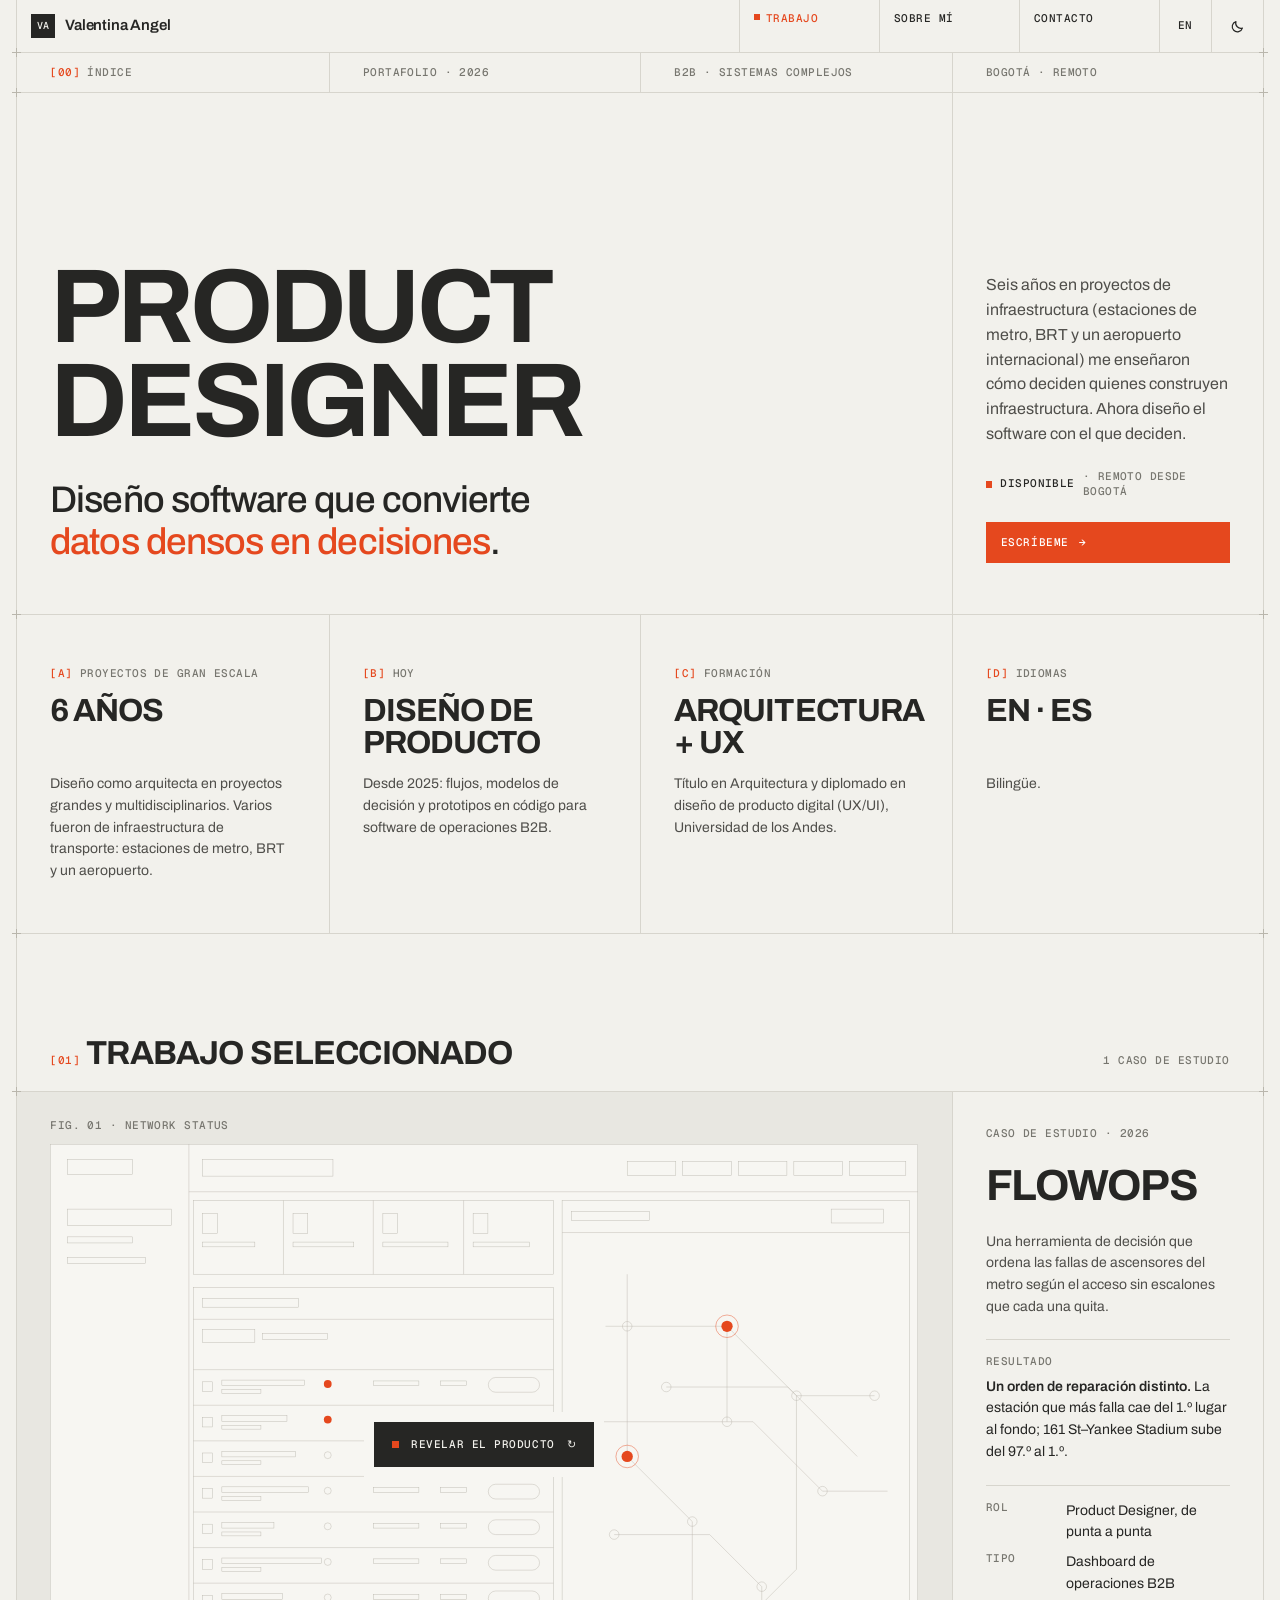
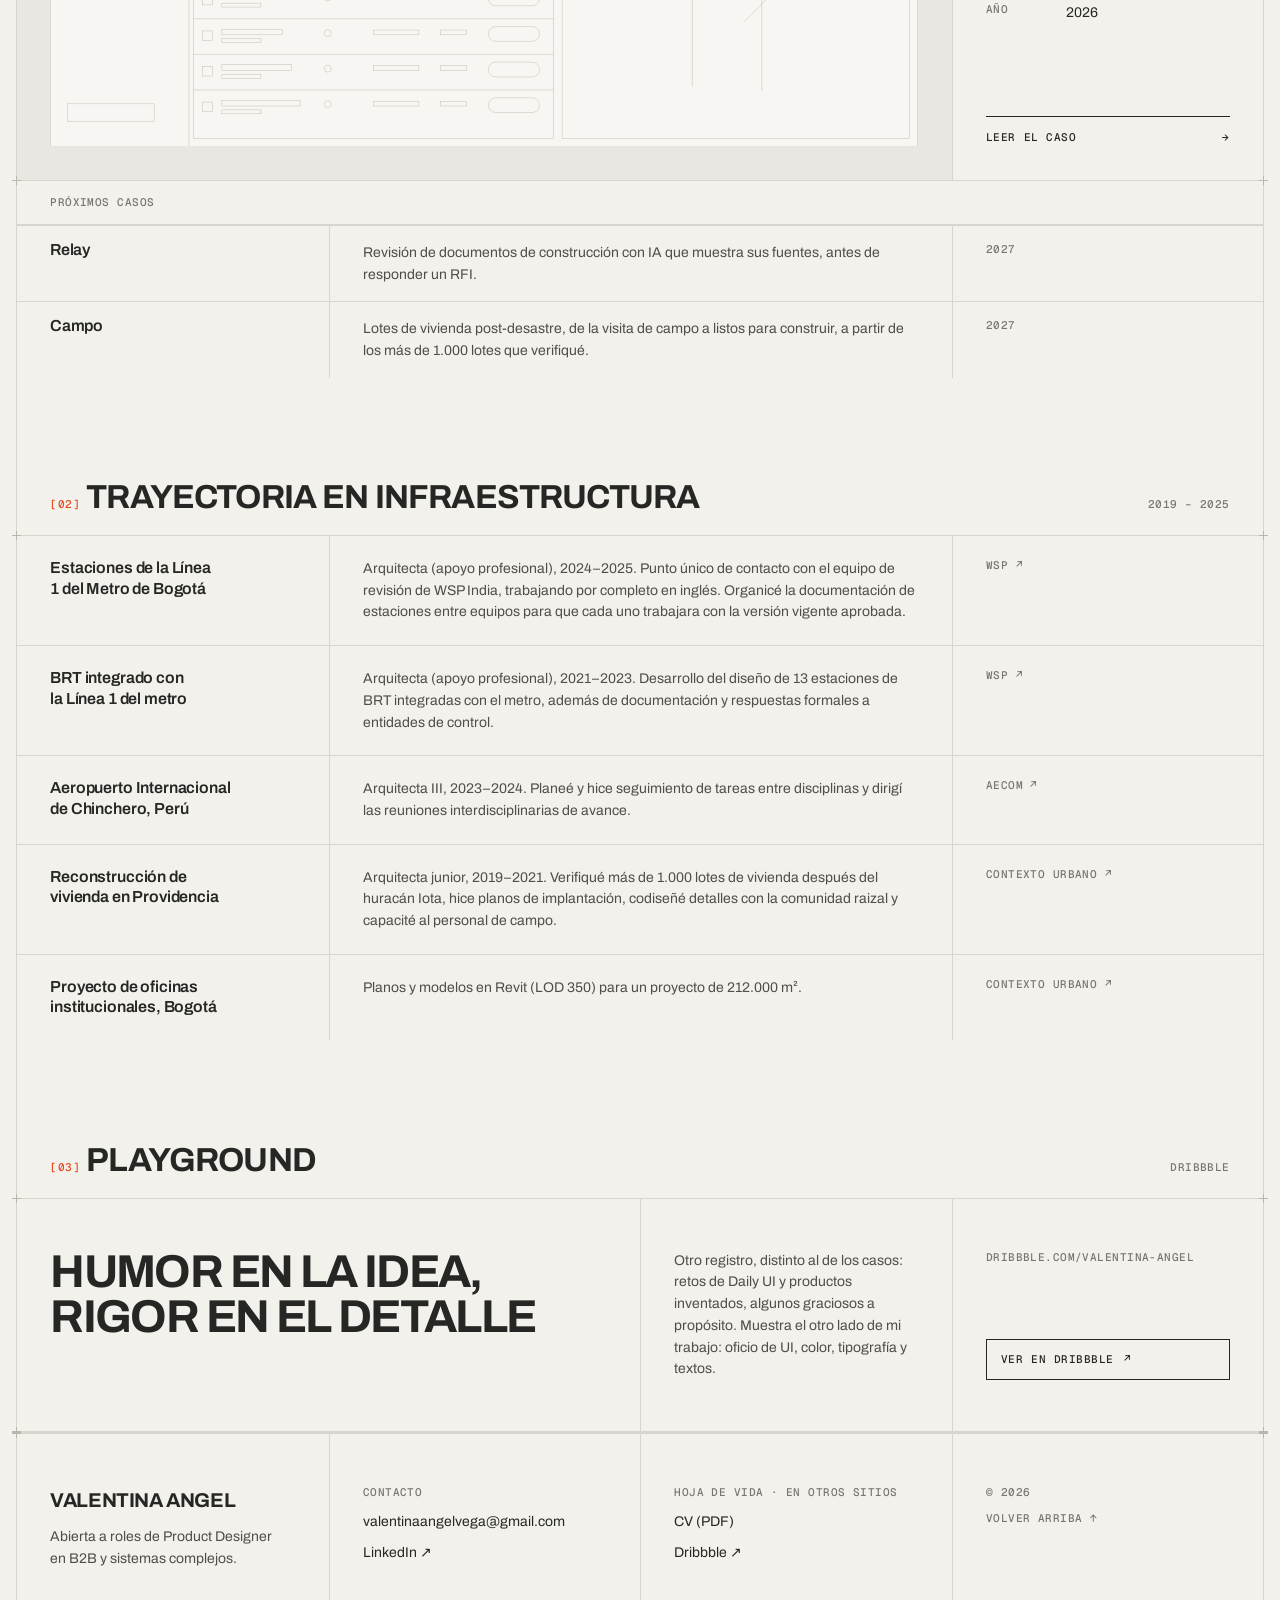
==== commit d0884aeb: "Add files via upload" ====
--- a/es/index.html
+++ b/es/index.html
@@ -141,7 +141,7 @@
     </div>
     <div class="band play">
       <div class="cells">
-        <div class="cell span-2"><span class="big">UI con humor, hecha con oficio</span></div>
+        <div class="cell span-2"><span class="big">Humor en la idea, rigor en el detalle</span></div>
         <div class="cell"><p>Otro registro, distinto al de los casos: retos de Daily UI y productos inventados, algunos graciosos a propósito. Muestra el otro lado de mi trabajo: oficio de UI, color, tipografía y textos.</p></div>
         <div class="cell"><span class="label">dribbble.com/valentina-angel</span><a class="btn" href="https://dribbble.com/valentina-angel" target="_blank" rel="noopener">Ver en Dribbble <span class="arr" aria-hidden="true">↗</span></a></div>
       </div>
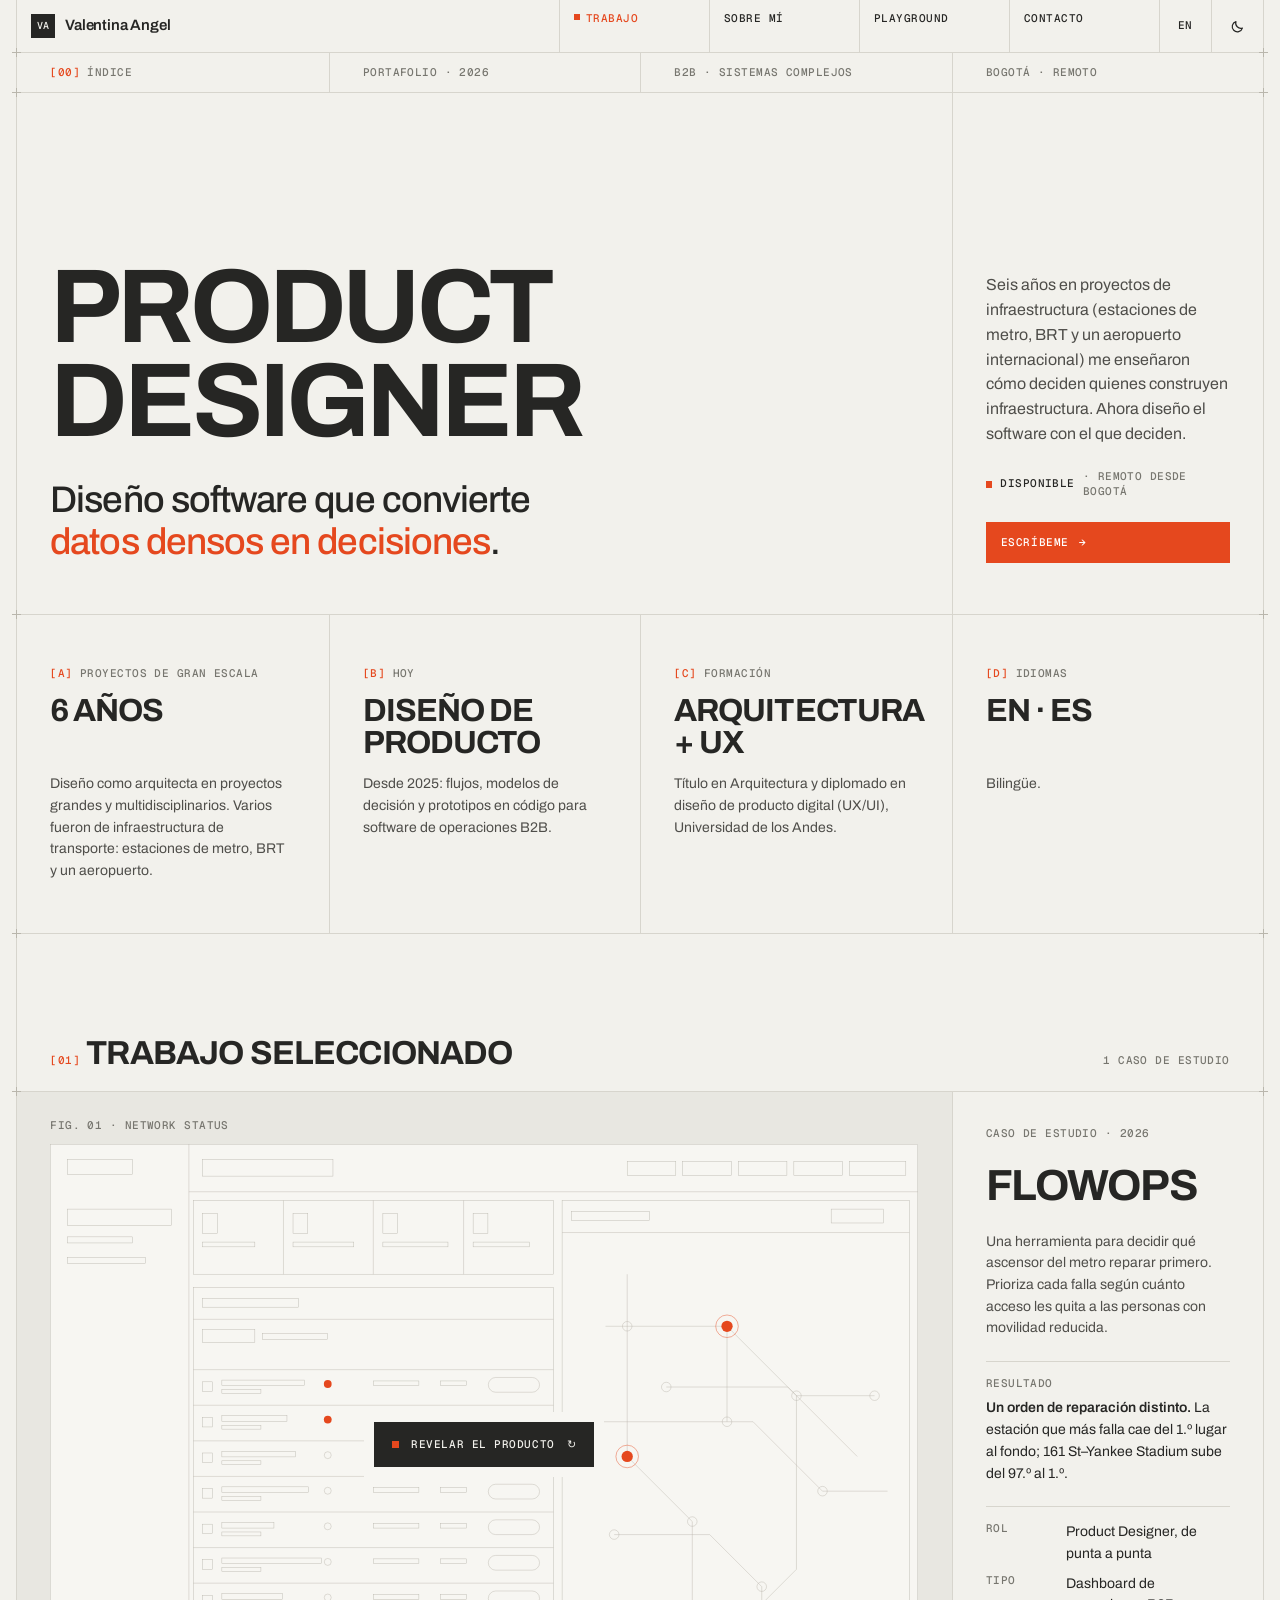
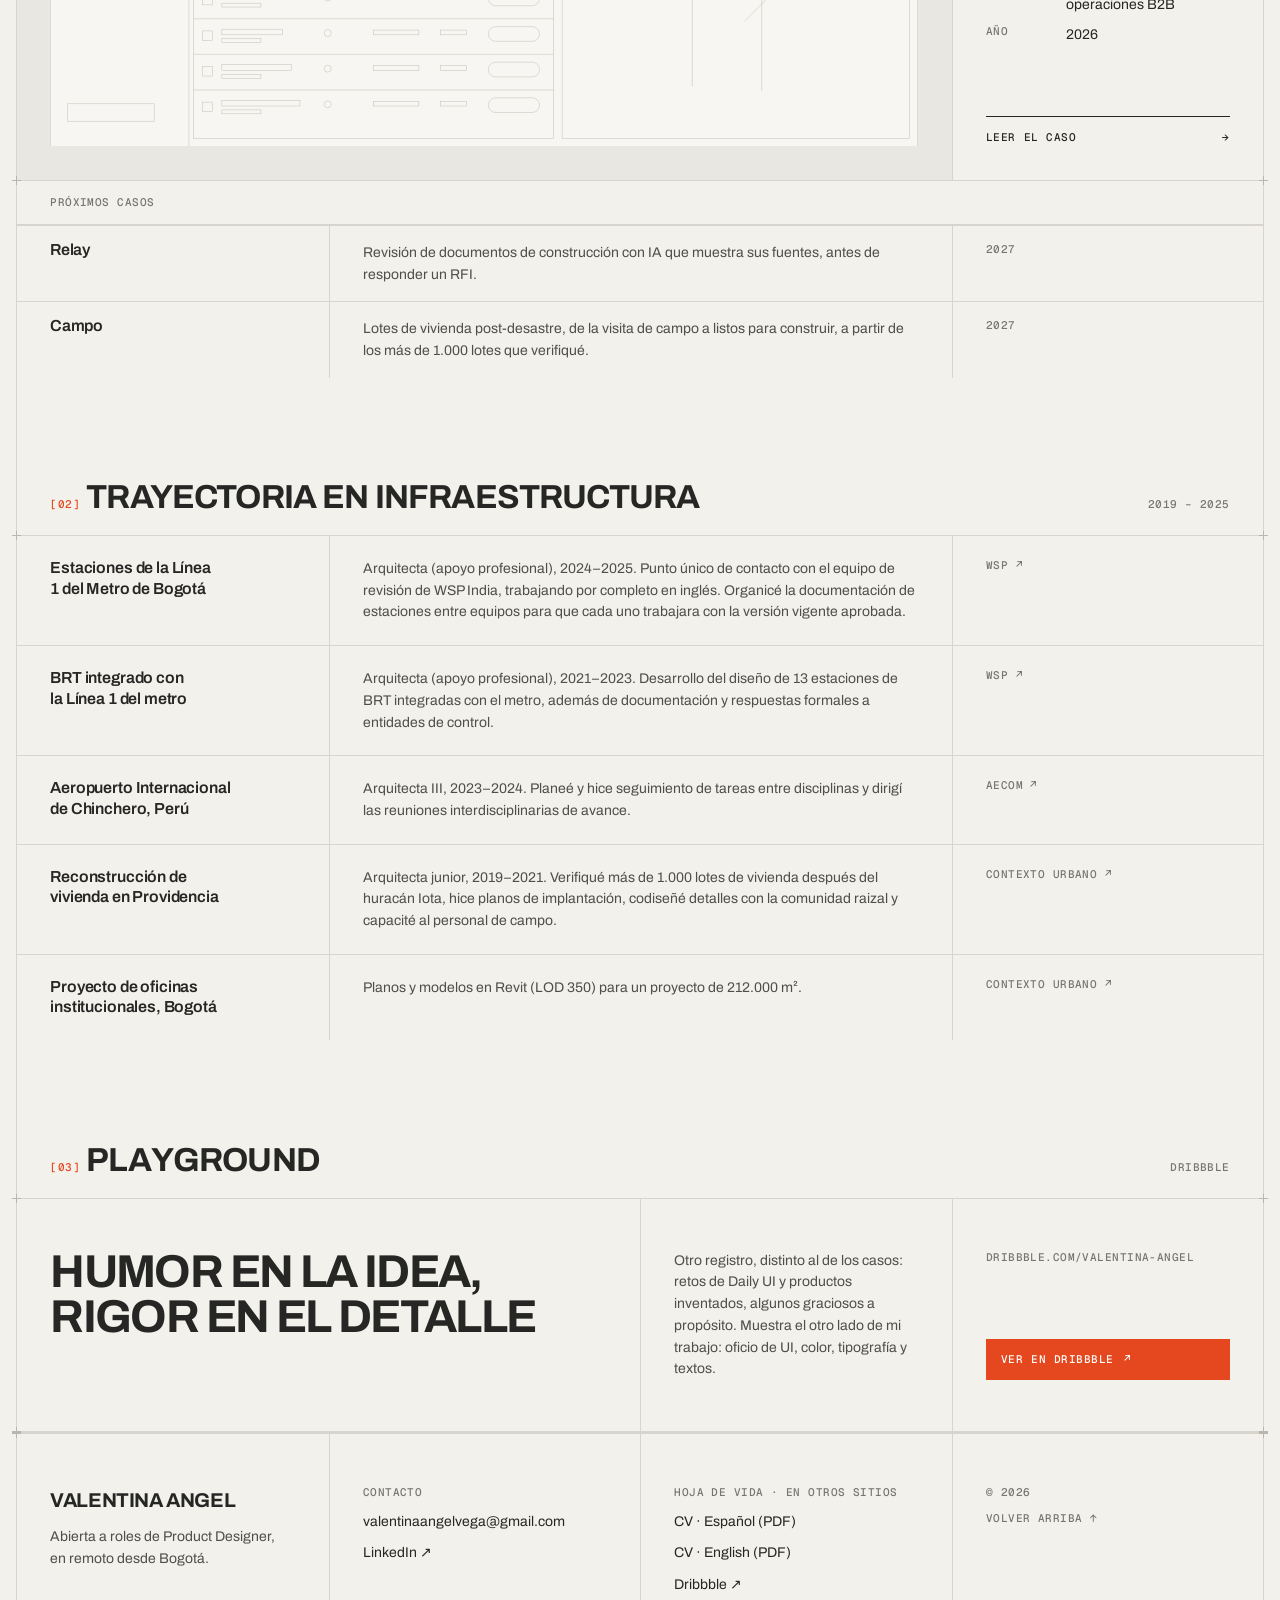
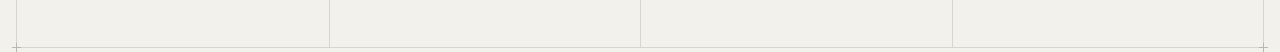
==== commit d09fc99c: "Add files via upload" ====
--- a/es/index.html
+++ b/es/index.html
@@ -37,6 +37,7 @@
     <nav aria-label="Principal" style="display:contents">
       <div class="cell nav"><a href="#home" data-nav="home">Trabajo</a></div>
       <div class="cell nav"><a href="#about" data-nav="about">Sobre mí</a></div>
+      <div class="cell nav"><a class="playlink" href="#playground" data-nav="playground" aria-label="Playground"><span class="pl" aria-hidden="true"><i>P</i><i>l</i><i>a</i><i>y</i><i>g</i><i>r</i><i>o</i><i>u</i><i>n</i><i>d</i></span></a></div>
       <div class="cell nav"><a href="#contact" data-nav="contact">Contacto</a></div>
     </nav>
     <div class="cell pref"><a href="../" hreflang="en" lang="en" data-lang-link aria-label="EN, view in English">EN</a></div>
@@ -112,7 +113,7 @@
         <div class="info">
           <span class="label">Caso de estudio · 2026</span>
           <h3><a href="#flowops">FlowOps</a></h3>
-          <p class="desc">Una herramienta de decisión que ordena las fallas de ascensores del metro según el acceso sin escalones que cada una quita.</p>
+          <p class="desc">Una herramienta para decidir qué ascensor del metro reparar primero. Prioriza cada falla según cuánto acceso les quita a las personas con movilidad reducida.</p>
           <div class="result"><span class="label">Resultado</span><span><strong>Un orden de reparación distinto.</strong> La estación que más falla cae del 1.º lugar al fondo; 161 St–Yankee Stadium sube del 97.º al 1.º.</span></div>
           <dl class="kv"><div><dt class="label">Rol</dt><dd>Product Designer, de punta a punta</dd></div><div><dt class="label">Tipo</dt><dd>Dashboard de operaciones B2B</dd></div><div><dt class="label">Año</dt><dd>2026</dd></div></dl>
           <a class="go" href="#flowops">Leer el caso <span class="arr" aria-hidden="true">→</span></a>
@@ -136,14 +137,14 @@
         <div class="bg-row"><h3>Proyecto de oficinas institucionales, Bogotá</h3><p>Planos y modelos en Revit (LOD 350) para un proyecto de 212.000 m².</p><a class="label org" href="https://www.contextourbano.com.co/" target="_blank" rel="noopener" aria-label="Contexto Urbano, sitio oficial, abre en una pestaña nueva">Contexto Urbano<span aria-hidden="true"> ↗</span></a>
     </div>
 
-    <div class="band shead">
-      <div class="cells"><div class="cell span-4"><h2><span class="label idx">[03]</span> Playground</h2><span class="label">Dribbble</span></div></div>
+    <div class="band shead" id="playground">
+      <div class="cells"><div class="cell span-4"><h2><span class="label idx">[03]</span> <span class="pl pl-title" aria-hidden="true"><i>P</i><i>l</i><i>a</i><i>y</i><i>g</i><i>r</i><i>o</i><i>u</i><i>n</i><i>d</i></span><span class="vh">Playground</span></h2><span class="label">Dribbble</span></div></div>
     </div>
     <div class="band play">
       <div class="cells">
         <div class="cell span-2"><span class="big">Humor en la idea, rigor en el detalle</span></div>
         <div class="cell"><p>Otro registro, distinto al de los casos: retos de Daily UI y productos inventados, algunos graciosos a propósito. Muestra el otro lado de mi trabajo: oficio de UI, color, tipografía y textos.</p></div>
-        <div class="cell"><span class="label">dribbble.com/valentina-angel</span><a class="btn" href="https://dribbble.com/valentina-angel" target="_blank" rel="noopener">Ver en Dribbble <span class="arr" aria-hidden="true">↗</span></a></div>
+        <div class="cell"><span class="label">dribbble.com/valentina-angel</span><a class="btn solid" href="https://dribbble.com/valentina-angel" target="_blank" rel="noopener">Ver en Dribbble <span class="arr" aria-hidden="true">↗</span></a></div>
       </div>
     </div>
   </section>
@@ -164,10 +165,10 @@
         <div class="cell"><div class="facts">
         <div><dt class="label">Ubicación</dt><dd>Bogotá, Colombia <span>· disponible en remoto</span></dd></div>
         <div><dt class="label">Formación</dt><dd>Arquitectura <span>· Universidad de los Andes, 2018</span></dd><dd>Opción en Diseño Industrial y de Producto <span>· Universidad de los Andes, 2016</span></dd><dd>Diplomado en Innovación y Diseño de Producto Digital (UX/UI) <span>· Universidad de los Andes, 2024</span></dd><dd>Programa UX/UI Designer <span>· Uxcel, 2026</span></dd></div>
-        <div><dt class="label">Idiomas</dt><dd>Español <span>· nativo</span></dd><dd>Inglés <span>· bilingüe</span></dd><dd>Francés <span>· competencia profesional limitada</span></dd></div>
+        <div><dt class="label">Idiomas</dt><dd class="bul">Español <span>· nativo</span></dd><dd class="bul">Inglés <span>· bilingüe</span></dd><dd class="bul">Francés <span>· competencia profesional limitada</span></dd></div>
         <div><dt class="label">Herramientas</dt><dd>Figma; prototipos en código con HTML, CSS y JavaScript, construidos con IA</dd></div>
         <div><dt class="label">Busco</dt><dd>Roles de Product Designer en B2B y sistemas complejos</dd></div>
-        <div><dt class="label">Hoja de vida</dt><dd><a class="lnk" href="../Valentina-Angel-Vega-CV-UX-Product-Designer_2026.pdf" target="_blank" rel="noopener">Descargar CV (PDF, en inglés)</a></dd></div>
+        <div><dt class="label">Hoja de vida · PDF</dt><dd><a class="lnk" href="../Valentina-Angel-Vega-CV-Disenadora-UX-Product-Designer_2026_ES.pdf" hreflang="es" lang="es" target="_blank" rel="noopener">Descargar en español</a></dd><dd><a class="lnk" href="../Valentina-Angel-Vega-CV-UX-Product-Designer_2026.pdf" hreflang="en" lang="en" target="_blank" rel="noopener">Download in English</a></dd></div>
         </div></div>
       </div>
     </div>
@@ -465,17 +466,17 @@
   <section class="view" id="view-contact" aria-label="Contacto" hidden>
     <div class="band phead">
       <div class="cells">
-        <div class="cell span-3"><span class="label"><span class="idx">[00]</span> Contacto</span><h1>¿Buscas a alguien para software de operaciones o construcción?</h1></div>
+        <div class="cell span-3"><span class="label"><span class="idx">[00]</span> Contacto</span><h1>Hablemos</h1></div>
         <div class="cell"><div class="status label"><i aria-hidden="true"></i><b>Disponible</b> · Remoto desde Bogotá</div></div>
       </div>
     </div>
     <div class="band">
       <div class="cells">
-        <div class="cell span-3"><div class="prose"><p>Busco roles de Product Designer en productos B2B y sistemas complejos, en remoto desde Bogotá. Si tu equipo convierte datos operativos densos en decisiones, escríbeme.</p></div></div>
+        <div class="cell span-3"><div class="prose"><p>Busco un rol de Product Designer, en remoto desde Bogotá.</p><p>Si tu equipo está contratando, escríbeme. Me interesa saber qué están construyendo.</p></div></div>
         <div class="cell"><dl class="facts">
         <div><dt class="label">Ubicación</dt><dd>Bogotá, Colombia · UTC−5</dd></div>
-        <div><dt class="label">Idiomas</dt><dd>Español, inglés, francés (competencia profesional limitada)</dd></div>
-        <div><dt class="label">Hoja de vida</dt><dd><a class="lnk" href="../Valentina-Angel-Vega-CV-UX-Product-Designer_2026.pdf" target="_blank" rel="noopener">Descargar CV (PDF, en inglés)</a></dd></div>
+        <div><dt class="label">Idiomas</dt><dd class="bul">Español <span>· nativo</span></dd><dd class="bul">Inglés <span>· bilingüe</span></dd><dd class="bul">Francés <span>· competencia profesional limitada</span></dd></div>
+        <div><dt class="label">Hoja de vida · PDF</dt><dd><a class="lnk" href="../Valentina-Angel-Vega-CV-Disenadora-UX-Product-Designer_2026_ES.pdf" hreflang="es" lang="es" target="_blank" rel="noopener">Descargar en español</a></dd><dd><a class="lnk" href="../Valentina-Angel-Vega-CV-UX-Product-Designer_2026.pdf" hreflang="en" lang="en" target="_blank" rel="noopener">Download in English</a></dd></div>
       </dl></div>
       </div>
     </div>
@@ -503,9 +504,9 @@
 
 <footer class="band foot" id="site-footer">
   <div class="cells">
-    <div class="cell"><span class="name">Valentina Angel</span><p class="say">Abierta a roles de Product Designer en B2B y sistemas complejos.</p></div>
+    <div class="cell"><span class="name">Valentina Angel</span><p class="say">Abierta a roles de Product Designer, en remoto desde Bogotá.</p></div>
     <div class="cell"><span class="label">Contacto</span><a href="mailto:valentinaangelvega@gmail.com">valentinaangelvega@gmail.com</a><a href="https://www.linkedin.com/in/valentina-angel-vega/" target="_blank" rel="noopener">LinkedIn ↗</a></div>
-    <div class="cell"><span class="label">Hoja de vida · En otros sitios</span><a href="../Valentina-Angel-Vega-CV-UX-Product-Designer_2026.pdf" target="_blank" rel="noopener">CV (PDF)</a><a href="https://dribbble.com/valentina-angel" target="_blank" rel="noopener">Dribbble ↗</a></div>
+    <div class="cell"><span class="label">Hoja de vida · En otros sitios</span><a href="../Valentina-Angel-Vega-CV-Disenadora-UX-Product-Designer_2026_ES.pdf" hreflang="es" lang="es" target="_blank" rel="noopener">CV · Español (PDF)</a><a href="../Valentina-Angel-Vega-CV-UX-Product-Designer_2026.pdf" hreflang="en" lang="en" target="_blank" rel="noopener">CV · English (PDF)</a><a href="https://dribbble.com/valentina-angel" target="_blank" rel="noopener">Dribbble ↗</a></div>
     <div class="cell"><span class="label">© 2026</span><a href="#home" class="label">Volver arriba ↑</a></div>
   </div>
 </footer>
--- a/assets/site.css
+++ b/assets/site.css
@@ -375,3 +375,41 @@
 @media (max-width:899px){.proto-full{display:none!important}}
 .feature h3 a{color:inherit;text-decoration:none}
 .feature h3 a:hover{text-decoration:underline;text-decoration-thickness:.07em;text-underline-offset:.12em}
+.facts dd.bul{position:relative;padding-left:14px}
+.facts dd.bul::before{content:"";position:absolute;left:0;top:.62em;width:5px;height:5px;background:var(--accent)}
+
+/* Playground tab: the one place the bar breaks its single-accent rule. Letters take five colours and hop in turn. The section title carries the same colours. */
+:root{--pl1:#C93A12;--pl2:#2450C8;--pl3:#17734A;--pl4:#B31F72;--pl5:#6A3FC4}
+@media (prefers-color-scheme:dark){:root:not([data-theme="light"]){--pl1:#FF6B3D;--pl2:#7FA6FF;--pl3:#5FD19A;--pl4:#FF7AC0;--pl5:#B79BFF}}
+:root[data-theme="dark"]{--pl1:#FF6B3D;--pl2:#7FA6FF;--pl3:#5FD19A;--pl4:#FF7AC0;--pl5:#B79BFF}
+.top .cells{grid-template-columns:minmax(0,1fr) repeat(4,minmax(84px,150px)) 52px 52px}
+.nav a.playlink{position:relative;overflow:hidden}
+.nav a.playlink:hover,.nav a.playlink[aria-current="page"]{color:var(--ink)}
+.pl{display:inline-flex}
+.pl i{font-style:normal;display:inline-block;transition:color .18s}
+.pl i:nth-child(5n+1){--c:var(--pl1)}.pl i:nth-child(5n+2){--c:var(--pl2)}.pl i:nth-child(5n+3){--c:var(--pl3)}.pl i:nth-child(5n+4){--c:var(--pl4)}.pl i:nth-child(5n){--c:var(--pl5)}
+.pl i:nth-child(1){--n:0}.pl i:nth-child(2){--n:1}.pl i:nth-child(3){--n:2}.pl i:nth-child(4){--n:3}.pl i:nth-child(5){--n:4}.pl i:nth-child(6){--n:5}.pl i:nth-child(7){--n:6}.pl i:nth-child(8){--n:7}.pl i:nth-child(9){--n:8}.pl i:nth-child(10){--n:9}
+.playlink::after{content:"";position:absolute;left:0;right:0;bottom:0;height:3px;transform:scaleX(0);transform-origin:left;transition:transform .4s cubic-bezier(.2,.8,.2,1);
+  background:linear-gradient(90deg,var(--pl1) 0 20%,var(--pl2) 20% 40%,var(--pl3) 40% 60%,var(--pl4) 60% 80%,var(--pl5) 80%)}
+.playlink:hover::after,.playlink:focus-visible::after,.playlink[aria-current="page"]::after{transform:scaleX(1)}
+.playlink:hover .pl i,.playlink:focus-visible .pl i,.playlink[aria-current="page"] .pl i{color:var(--c)}
+.playlink:hover .pl i,.playlink:focus-visible .pl i{animation:pl-hop .5s cubic-bezier(.3,.7,.3,1) both;animation-delay:calc(var(--n)*38ms)}
+@keyframes pl-hop{0%{transform:none}40%{transform:translateY(-4px) rotate(-7deg)}100%{transform:none}}
+@media (hover:none){.playlink .pl i{color:var(--c)}}
+@media (max-width:900px){.top .cells{grid-template-columns:minmax(0,1fr) repeat(4,auto) 52px 52px}}
+/* Phones: four tabs no longer fit beside the name, so the bar becomes two rows: name and settings, then the tabs */
+@media (max-width:720px){
+  .top .cells{grid-template-columns:minmax(0,1fr) 44px 44px}
+  .top nav{display:flex!important;grid-column:1/-1;grid-row:2;border-top:1px solid var(--line)}
+  .top nav>.cell{flex:1 1 auto;min-height:38px}
+  .top nav>.cell:first-child{border-left:0!important}
+  .top .cell.nav a{padding:11px 10px;white-space:nowrap}
+  .brand span:last-child{display:inline}
+}
+@media (max-width:350px){.top .cell.nav a{padding:11px 7px}.playlink .pl i:nth-child(n+5){display:none}}
+.vh{position:absolute;width:1px;height:1px;overflow:hidden;clip-path:inset(50%);white-space:nowrap}
+/* Section title: ink by default; takes the colours on hover and for a moment on arrival from the tab */
+#playground h2:hover .pl-title i,.pl-title.lit i{color:var(--c)}
+.pl-title i{transition:color .5s}
+.pl-title.hop i{animation:pl-hop-lg .6s cubic-bezier(.3,.7,.3,1) both;animation-delay:calc(var(--n)*45ms)}
+@keyframes pl-hop-lg{0%{transform:none}40%{transform:translateY(-.2em) rotate(-6deg)}100%{transform:none}}
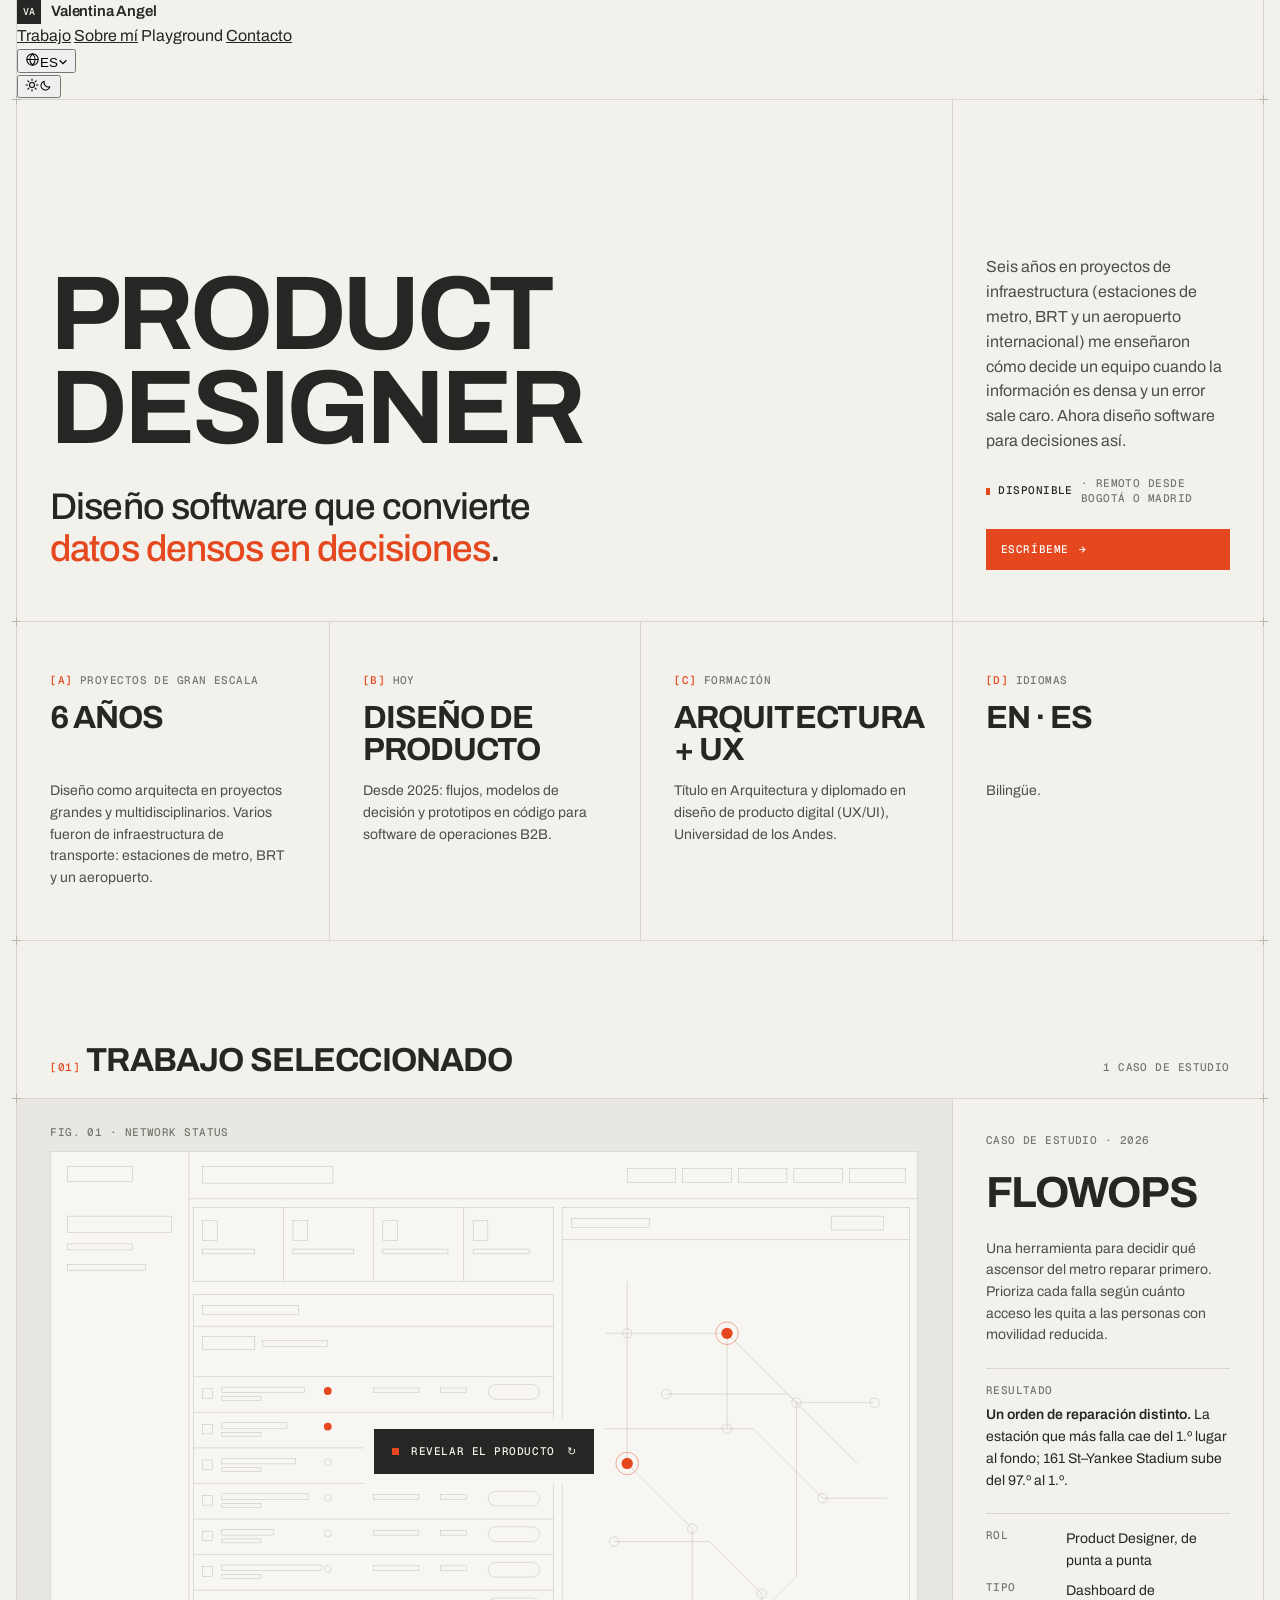
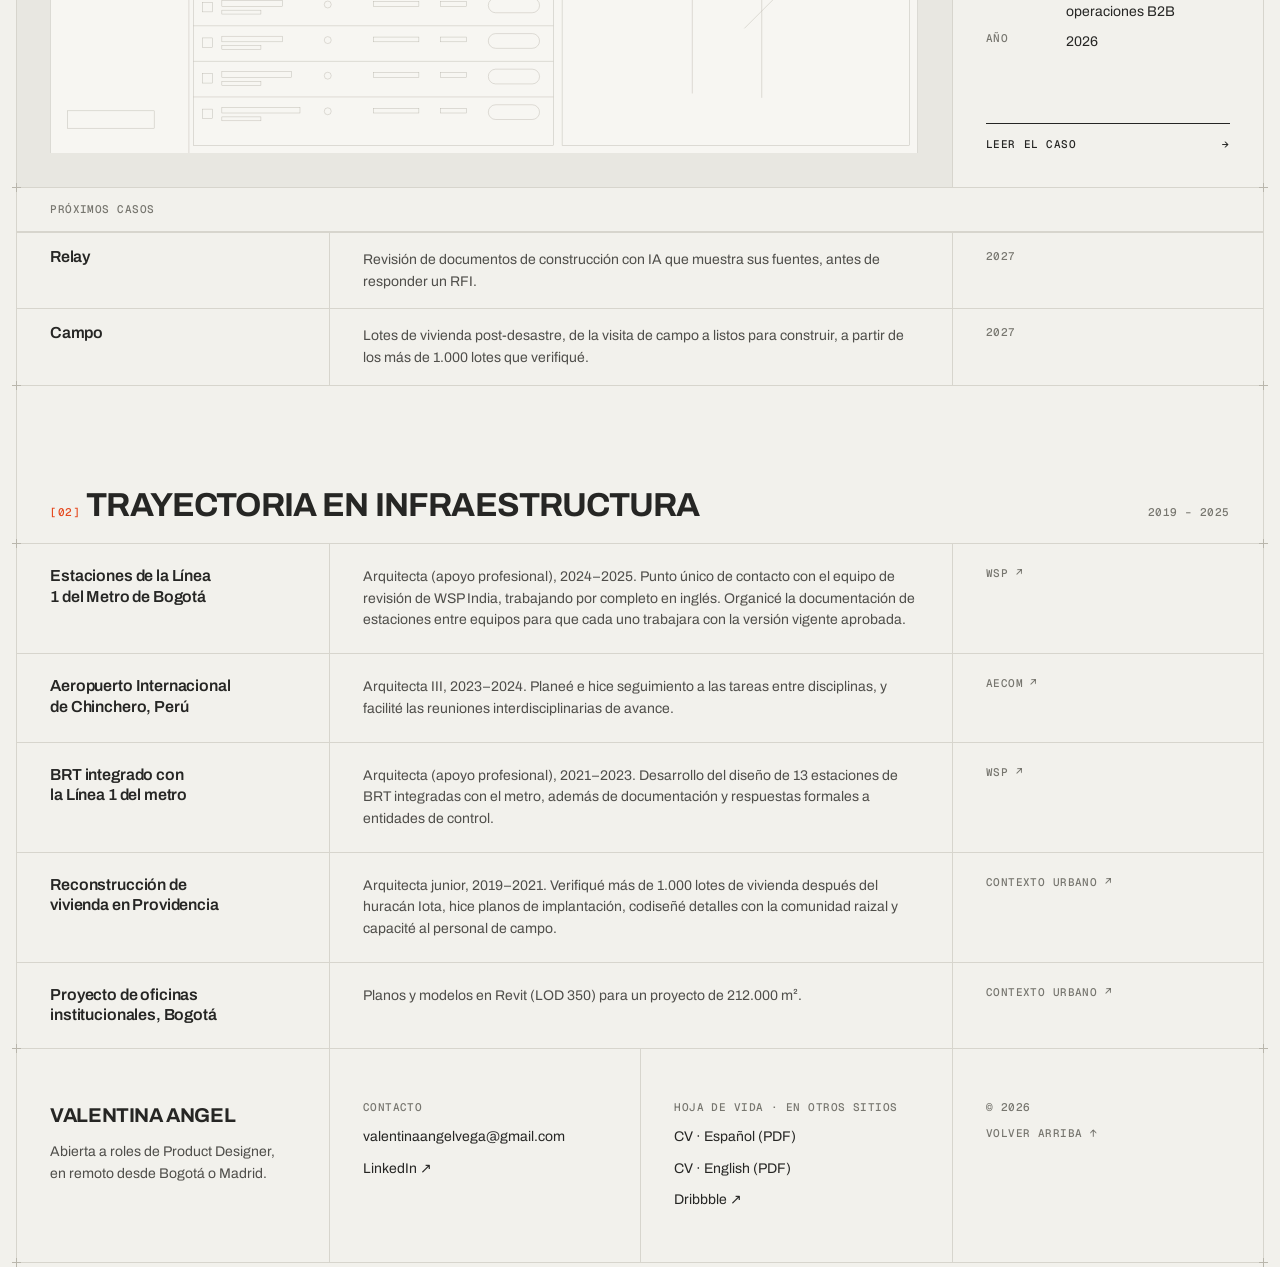
==== commit c4d1e108: "Add files via upload" ====
--- a/es/index.html
+++ b/es/index.html
@@ -22,7 +22,7 @@
 <link rel="preconnect" href="https://fonts.googleapis.com">
 <link rel="preconnect" href="https://fonts.gstatic.com" crossorigin>
 <link rel="stylesheet" href="https://fonts.googleapis.com/css2?family=Archivo:wght@400;500;600;700&family=Geist+Mono:wght@400;500&display=swap">
-<link rel="stylesheet" href="../assets/site.css">
+<link rel="stylesheet" href="../assets/site.css?v=20261118d">
 <link rel="alternate" hreflang="en" href="../">
 <link rel="alternate" hreflang="es" href="./">
 <script>try{var t=localStorage.getItem("theme");if(t==="dark"||t==="light")document.documentElement.setAttribute("data-theme",t)}catch(e){}</script>
@@ -32,19 +32,24 @@
 <div class="frame">
 
 <header class="top band">
-  <div class="cells">
-    <div class="cell"><a class="brand" href="#home" aria-label="Valentina Angel, inicio"><span class="mark" aria-hidden="true">VA</span><span>Valentina Angel</span></a></div>
-    <nav aria-label="Principal" style="display:contents">
-      <div class="cell nav"><a href="#home" data-nav="home">Trabajo</a></div>
-      <div class="cell nav"><a href="#about" data-nav="about">Sobre mí</a></div>
-      <div class="cell nav"><a class="playlink" href="#playground" data-nav="playground" aria-label="Playground"><span class="pl" aria-hidden="true"><i>P</i><i>l</i><i>a</i><i>y</i><i>g</i><i>r</i><i>o</i><i>u</i><i>n</i><i>d</i></span></a></div>
-      <div class="cell nav"><a href="#contact" data-nav="contact">Contacto</a></div>
+  <div class="bar">
+    <a class="brand" href="#home" aria-label="Valentina Angel, inicio"><span class="mark" aria-hidden="true">VA</span><span>Valentina Angel</span></a>
+    <nav class="tabs" aria-label="Principal">
+      <a href="#home" data-nav="home">Trabajo</a>
+      <a href="#about" data-nav="about">Sobre mí</a>
+      <a class="playlink" href="#playground" data-nav="playground" aria-label="Playground"><span class="pl" aria-hidden="true"><i>P</i><i>l</i><i>a</i><i>y</i><i>g</i><i>r</i><i>o</i><i>u</i><i>n</i><i>d</i></span></a>
+      <a href="#contact" data-nav="contact">Contacto</a>
     </nav>
-    <div class="cell pref"><a href="../" hreflang="en" lang="en" data-lang-link aria-label="EN, view in English">EN</a></div>
-    <div class="cell pref"><button type="button" data-theme-toggle data-label-dark="Cambiar a modo oscuro" data-label-light="Cambiar a modo claro" aria-label="Cambiar a modo oscuro">
-      <svg class="i-moon" viewBox="0 0 20 20" width="16" height="16" aria-hidden="true"><path d="M15.5 12.6A6.5 6.5 0 0 1 7.4 4.5a6.5 6.5 0 1 0 8.1 8.1Z" fill="none" stroke="currentColor" stroke-width="1.5" stroke-linejoin="round"/></svg>
-      <svg class="i-sun" viewBox="0 0 20 20" width="16" height="16" aria-hidden="true"><circle cx="10" cy="10" r="3.5" fill="none" stroke="currentColor" stroke-width="1.5"/><path d="M10 1.5v2.2M10 16.3v2.2M1.5 10h2.2M16.3 10h2.2M4 4l1.6 1.6M14.4 14.4 16 16M4 16l1.6-1.6M14.4 5.6 16 4" stroke="currentColor" stroke-width="1.5" stroke-linecap="round"/></svg>
-    </button></div>
+    <div class="prefs">
+      <div class="lang" data-lang>
+        <button type="button" class="lang-btn" aria-expanded="false" aria-controls="lang-menu" aria-label="Idioma: español"><svg class="globe" viewBox="0 0 20 20" width="15" height="15" aria-hidden="true"><g fill="none" stroke="currentColor" stroke-width="1.4"><circle cx="10" cy="10" r="7.6"/><path d="M2.4 10h15.2M10 2.4c2.4 2.2 3.6 4.7 3.6 7.6s-1.2 5.4-3.6 7.6c-2.4-2.2-3.6-4.7-3.6-7.6S7.600 4.600 10 2.400Z"/></g></svg><span>ES</span><svg class="chev" viewBox="0 0 12 12" width="10" height="10" aria-hidden="true"><path d="M2.500 4.500 6 8l3.500-3.500" fill="none" stroke="currentColor" stroke-width="1.500" stroke-linecap="square"/></svg></button>
+        <ul class="lang-menu" id="lang-menu" hidden>
+          <li><span class="cur" aria-current="true"><b>ES</b><span class="name">Español</span><svg class="check" viewBox="0 0 14 14" width="12" height="12" aria-hidden="true"><path d="M2.500 7.400 5.600 10.500 11.500 4" fill="none" stroke="currentColor" stroke-width="1.600" stroke-linecap="square"/></svg></span></li>
+          <li><a href="../" hreflang="en" lang="en" data-lang-link><b>EN</b><span class="name">English</span></a></li>
+        </ul>
+      </div>
+      <button type="button" class="theme" role="switch" aria-checked="false" data-theme-toggle aria-label="Modo oscuro"><span class="th" aria-hidden="true"><span class="th-thumb"></span><svg class="ic-sun" viewBox="0 0 20 20" width="14" height="14" aria-hidden="true"><circle cx="10" cy="10" r="3.500" fill="none" stroke="currentColor" stroke-width="1.500"/><path d="M10 1.500v2.200M10 16.300v2.200M1.500 10h2.200M16.300 10h2.200M4 4l1.600 1.600M14.400 14.400 16 16M4 16l1.600-1.600M14.400 5.600 16 4" stroke="currentColor" stroke-width="1.500" stroke-linecap="round"/></svg><svg class="ic-moon" viewBox="0 0 20 20" width="14" height="14" aria-hidden="true"><path d="M15.500 12.600A6.500 6.500 0 0 1 7.400 4.500a6.500 6.500 0 1 0 8.100 8.100Z" fill="none" stroke="currentColor" stroke-width="1.500" stroke-linejoin="round"/></svg></span></button>
+    </div>
   </div>
 </header>
 
@@ -52,21 +57,12 @@
 
   <!-- HOME -->
   <section class="view" id="view-home" aria-label="Trabajo">
-    <div class="band strip">
-      <div class="cells">
-        <div class="cell label"><span class="idx">[00]</span> Índice</div>
-        <div class="cell label">Portafolio · 2026</div>
-        <div class="cell label">B2B · Sistemas complejos</div>
-        <div class="cell label">Bogotá · Remoto</div>
-      </div>
-    </div>
-
     <div class="band hero">
       <div class="cells">
         <div class="cell span-3 big"><h1>Product Designer</h1><p class="tagline">Diseño software que convierte <em>datos densos en decisiones</em>.</p></div>
         <div class="cell side">
-          <p class="lede">Seis años en proyectos de infraestructura (estaciones de metro, BRT y un aeropuerto internacional) me enseñaron cómo deciden quienes construyen infraestructura. Ahora diseño el software con el que deciden.</p>
-          <div class="status label"><i aria-hidden="true"></i><b>Disponible</b> · Remoto desde Bogotá</div>
+          <p class="lede">Seis años en proyectos de infraestructura (estaciones de metro, BRT y un aeropuerto internacional) me enseñaron cómo decide un equipo cuando la información es densa y un error sale caro. Ahora diseño software para decisiones así.</p>
+          <div class="status label"><i aria-hidden="true"></i><b>Disponible</b> · Remoto desde Bogotá o Madrid</div>
           <a class="btn solid" href="#contact">Escríbeme <span class="arr" aria-hidden="true">→</span></a>
         </div>
       </div>
@@ -123,7 +119,7 @@
     <div class="band upc" aria-label="Próximos casos">
       <div class="upc-head label">Próximos casos</div>
       <div class="row"><h4>Relay</h4><p>Revisión de documentos de construcción con IA que muestra sus fuentes, antes de responder un RFI.</p><span class="label">2027</span></div>
-          <div class="row"><h4>Campo</h4><p>Lotes de vivienda post-desastre, de la visita de campo a listos para construir, a partir de los más de 1.000 lotes que verifiqué.</p><span class="label">2027</span>
+      <div class="row"><h4>Campo</h4><p>Lotes de vivienda post-desastre, de la visita de campo a listos para construir, a partir de los más de 1.000 lotes que verifiqué.</p><span class="label">2027</span></div>
     </div>
 
     <div class="band shead">
@@ -131,21 +127,10 @@
     </div>
     <div class="band">
       <div class="bg-row"><h3>Estaciones de la Línea 1 del Metro de Bogotá</h3><p>Arquitecta (apoyo profesional), 2024–2025. Punto único de contacto con el equipo de revisión de WSP India, trabajando por completo en inglés. Organicé la documentación de estaciones entre equipos para que cada uno trabajara con la versión vigente aprobada.</p><a class="label org" href="https://www.wsp.com/" target="_blank" rel="noopener" aria-label="WSP, sitio oficial, abre en una pestaña nueva">WSP<span aria-hidden="true"> ↗</span></a></div>
-        <div class="bg-row"><h3>BRT integrado con la Línea 1 del metro</h3><p>Arquitecta (apoyo profesional), 2021–2023. Desarrollo del diseño de 13 estaciones de BRT integradas con el metro, además de documentación y respuestas formales a entidades de control.</p><a class="label org" href="https://www.wsp.com/" target="_blank" rel="noopener" aria-label="WSP, sitio oficial, abre en una pestaña nueva">WSP<span aria-hidden="true"> ↗</span></a></div>
-        <div class="bg-row"><h3>Aeropuerto Internacional de Chinchero, Perú</h3><p>Arquitecta III, 2023–2024. Planeé y hice seguimiento de tareas entre disciplinas y dirigí las reuniones interdisciplinarias de avance.</p><a class="label org" href="https://aecom.com/" target="_blank" rel="noopener" aria-label="AECOM, sitio oficial, abre en una pestaña nueva">AECOM<span aria-hidden="true"> ↗</span></a></div>
-        <div class="bg-row"><h3>Reconstrucción de vivienda en Providencia</h3><p>Arquitecta junior, 2019–2021. Verifiqué más de 1.000 lotes de vivienda después del huracán Iota, hice planos de implantación, codiseñé detalles con la comunidad raizal y capacité al personal de campo.</p><a class="label org" href="https://www.contextourbano.com.co/" target="_blank" rel="noopener" aria-label="Contexto Urbano, sitio oficial, abre en una pestaña nueva">Contexto Urbano<span aria-hidden="true"> ↗</span></a></div>
-        <div class="bg-row"><h3>Proyecto de oficinas institucionales, Bogotá</h3><p>Planos y modelos en Revit (LOD 350) para un proyecto de 212.000 m².</p><a class="label org" href="https://www.contextourbano.com.co/" target="_blank" rel="noopener" aria-label="Contexto Urbano, sitio oficial, abre en una pestaña nueva">Contexto Urbano<span aria-hidden="true"> ↗</span></a>
-    </div>
-
-    <div class="band shead" id="playground">
-      <div class="cells"><div class="cell span-4"><h2><span class="label idx">[03]</span> <span class="pl pl-title" aria-hidden="true"><i>P</i><i>l</i><i>a</i><i>y</i><i>g</i><i>r</i><i>o</i><i>u</i><i>n</i><i>d</i></span><span class="vh">Playground</span></h2><span class="label">Dribbble</span></div></div>
-    </div>
-    <div class="band play">
-      <div class="cells">
-        <div class="cell span-2"><span class="big">Humor en la idea, rigor en el detalle</span></div>
-        <div class="cell"><p>Otro registro, distinto al de los casos: retos de Daily UI y productos inventados, algunos graciosos a propósito. Muestra el otro lado de mi trabajo: oficio de UI, color, tipografía y textos.</p></div>
-        <div class="cell"><span class="label">dribbble.com/valentina-angel</span><a class="btn solid" href="https://dribbble.com/valentina-angel" target="_blank" rel="noopener">Ver en Dribbble <span class="arr" aria-hidden="true">↗</span></a></div>
-      </div>
+      <div class="bg-row"><h3>Aeropuerto Internacional de Chinchero, Perú</h3><p>Arquitecta III, 2023–2024. Planeé e hice seguimiento a las tareas entre disciplinas, y facilité las reuniones interdisciplinarias de avance.</p><a class="label org" href="https://aecom.com/" target="_blank" rel="noopener" aria-label="AECOM, sitio oficial, abre en una pestaña nueva">AECOM<span aria-hidden="true"> ↗</span></a></div>
+      <div class="bg-row"><h3>BRT integrado con la Línea 1 del metro</h3><p>Arquitecta (apoyo profesional), 2021–2023. Desarrollo del diseño de 13 estaciones de BRT integradas con el metro, además de documentación y respuestas formales a entidades de control.</p><a class="label org" href="https://www.wsp.com/" target="_blank" rel="noopener" aria-label="WSP, sitio oficial, abre en una pestaña nueva">WSP<span aria-hidden="true"> ↗</span></a></div>
+      <div class="bg-row"><h3>Reconstrucción de vivienda en Providencia</h3><p>Arquitecta junior, 2019–2021. Verifiqué más de 1.000 lotes de vivienda después del huracán Iota, hice planos de implantación, codiseñé detalles con la comunidad raizal y capacité al personal de campo.</p><a class="label org" href="https://www.contextourbano.com.co/" target="_blank" rel="noopener" aria-label="Contexto Urbano, sitio oficial, abre en una pestaña nueva">Contexto Urbano<span aria-hidden="true"> ↗</span></a></div>
+      <div class="bg-row"><h3>Proyecto de oficinas institucionales, Bogotá</h3><p>Planos y modelos en Revit (LOD 350) para un proyecto de 212.000 m².</p><a class="label org" href="https://www.contextourbano.com.co/" target="_blank" rel="noopener" aria-label="Contexto Urbano, sitio oficial, abre en una pestaña nueva">Contexto Urbano<span aria-hidden="true"> ↗</span></a></div>
     </div>
   </section>
 
@@ -163,11 +148,11 @@
           <p><a class="lnk" href="#flowops">Leer el caso FlowOps →</a></p>
         </div></div>
         <div class="cell"><div class="facts">
-        <div><dt class="label">Ubicación</dt><dd>Bogotá, Colombia <span>· disponible en remoto</span></dd></div>
+        <div><dt class="label">En remoto desde</dt><dd>Bogotá, Colombia <span>· UTC−5</span></dd><dd>Madrid, España <span>· UTC+1</span></dd></div>
         <div><dt class="label">Formación</dt><dd>Arquitectura <span>· Universidad de los Andes, 2018</span></dd><dd>Opción en Diseño Industrial y de Producto <span>· Universidad de los Andes, 2016</span></dd><dd>Diplomado en Innovación y Diseño de Producto Digital (UX/UI) <span>· Universidad de los Andes, 2024</span></dd><dd>Programa UX/UI Designer <span>· Uxcel, 2026</span></dd></div>
         <div><dt class="label">Idiomas</dt><dd class="bul">Español <span>· nativo</span></dd><dd class="bul">Inglés <span>· bilingüe</span></dd><dd class="bul">Francés <span>· competencia profesional limitada</span></dd></div>
         <div><dt class="label">Herramientas</dt><dd>Figma; prototipos en código con HTML, CSS y JavaScript, construidos con IA</dd></div>
-        <div><dt class="label">Busco</dt><dd>Roles de Product Designer en B2B y sistemas complejos</dd></div>
+        <div><dt class="label">Busco</dt><dd>Roles de Product Designer, en remoto</dd></div>
         <div><dt class="label">Hoja de vida · PDF</dt><dd><a class="lnk" href="../Valentina-Angel-Vega-CV-Disenadora-UX-Product-Designer_2026_ES.pdf" hreflang="es" lang="es" target="_blank" rel="noopener">Descargar en español</a></dd><dd><a class="lnk" href="../Valentina-Angel-Vega-CV-UX-Product-Designer_2026.pdf" hreflang="en" lang="en" target="_blank" rel="noopener">Download in English</a></dd></div>
         </div></div>
       </div>
@@ -204,7 +189,7 @@
 
         <!-- Resumen -->
         <div id="flowops-summary" class="block" style="margin-top:0">
-          <h1>Priorizar la reparación de ascensores según el acceso sin escalones que quita cada falla</h1>
+          <h1>Priorizar la reparación de ascensores según el acceso que cada falla les quita a las personas con movilidad reducida</h1>
           <p class="cs-intro">En el metro de Nueva York, un solo ascensor dañado puede cerrar una estación a cualquiera que no pueda usar las escaleras. Elegir cuál arreglar primero exige saber cuántos pasajeros pierden el acceso, no qué tan seguido falla un ascensor.</p>
 
           <figure class="shot proto" data-proto="../flowops/index.html" data-title="Prototipo de FlowOps">
@@ -218,8 +203,8 @@
             <figcaption><span>Prototipo en vivo (v8), en inglés. Un turno simulado sobre datos reales de la MTA. Mejor en computador.</span><span class="proto-actions"><button type="button" class="proto-full">Pantalla completa <span aria-hidden="true">⤢</span></button><a href="../flowops/index.html" target="_blank" rel="noopener">Abrir en otra pestaña <span aria-hidden="true">↗</span></a></span></figcaption>
           </figure>
 
-          <p><strong>Un ascensor sin respaldo en una ruta crítica puede cerrar una estación entera a las personas con movilidad reducida.</strong> Después de seis años diseñando infraestructura de transporte, me pregunté cómo decide un centro de control del metro qué ascensor arreglar primero. La MTA de Nueva York publica los datos que necesitaba para averiguarlo.</p>
-          <p><strong>Diseñé FlowOps, una herramienta de decisión que ordena las fallas de ascensores según el acceso sin escalones que cada una quita.</strong> El operador aprueba o cambia el orden.</p>
+          <p><strong>Un ascensor sin respaldo en una ruta crítica puede cerrar una estación entera a las personas con movilidad reducida (PMR).</strong> Después de seis años diseñando infraestructura de transporte, me pregunté cómo decide un centro de control del metro qué ascensor arreglar primero. La MTA de Nueva York publica los datos que necesitaba para averiguarlo.</p>
+          <p><strong>Diseñé FlowOps, una herramienta de decisión que ordena las fallas de ascensores según cuánto acceso les quita cada una a las PMR.</strong> El operador aprueba o cambia el orden.</p>
 
           <dl class="facts-row">
             <div><dt class="label">Rol</dt><dd>Product Designer de principio a fin (en solitario)</dd></div>
@@ -233,7 +218,7 @@
         <section id="flowops-glance" class="block">
           <h2>De un vistazo</h2>
           <div class="ps">
-            <div><h3 class="ps-h">Problema</h3><p>Ordenar las fallas según qué tan seguido falla un ascensor señala la estación equivocada. Lexington Av/63 St tiene 252 fallas, pero cada ascensor ahí tiene respaldo. Una falla nunca corta su ruta sin escalones.</p></div>
+            <div><h3 class="ps-h">Problema</h3><p>Ordenar las fallas según qué tan seguido falla un ascensor señala la estación equivocada. Lexington Av/63 St tiene 252 fallas, pero cada ascensor ahí tiene respaldo. Una falla nunca corta el acceso PMR.</p></div>
             <div><h3 class="ps-h">Solución</h3><p>Una cola ordenada según cuántos pasajeros diarios dependen del acceso perdido. Cada prioridad se explica sola, las personas atrapadas van primero y el operador aprueba cada prioridad antes de que se convierta en orden de trabajo.</p></div>
           </div>
           <h3 class="h-sub">Lo que cambia el modelo</h3>
@@ -246,7 +231,7 @@
         <!-- El contexto -->
         <section id="flowops-scene" class="block">
           <h2>El conteo de fallas señala la estación equivocada.</h2>
-          <p>La disponibilidad subió al <strong>98 %</strong> en 2025, pero las fallas llegaron a <strong>17,7 al día</strong>, la cifra más alta en 11 años y un 26 % por encima del promedio de 2015–2019. Y <strong>9 de cada 10 estaciones accesibles</strong> pueden perder su ruta sin escalones, completa o en un sentido, cuando falla un solo ascensor.</p>
+          <p>La disponibilidad subió al <strong>98 %</strong> en 2025, pero las fallas llegaron a <strong>17,7 al día</strong>, la cifra más alta en 11 años y un 26 % por encima del promedio de 2015–2019. Y <strong>9 de cada 10 estaciones accesibles</strong> pueden perder su acceso PMR, completo o en un sentido, cuando falla un solo ascensor.</p>
           <p>Revisé tres fuentes:</p>
           <ul class="sources">
             <li><strong>Datos abiertos de la MTA</strong> (4 conjuntos de datos, 386 ascensores, 7.052 fallas en 12 meses). Las fallas señalan la estación equivocada: la que más falla nunca pierde el acceso.</li>
@@ -261,7 +246,7 @@
           <h2>La prioridad mide quién pierde el acceso, y luego se explica sola.</h2>
           <p>Los equipos de mantenimiento priorizan el trabajo por <strong>consecuencia × probabilidad</strong>. Aquí la falla ya ocurrió, así que mido la consecuencia: <strong>cuántos pasajeros diarios dependen del acceso perdido.</strong> Una pérdida en ambos sentidos cuenta completa. En un solo sentido cuenta la mitad. La probabilidad solo importa para estaciones a una falla de perder el acceso.</p>
           <figure class="shot">
-            <button type="button" class="zoom" aria-label="Ampliar imagen: dos clasificaciones de las mismas estaciones"><img src="../img/flowops/model-two-rankings.webp" width="2000" height="1229" loading="lazy" alt="Dos clasificaciones de las mismas estaciones: por fallas, Lexington Av/63 St es primera y 161 St–Yankee Stadium es 97.ª; por acceso sin escalones perdido, Yankee Stadium es primera y Lexington queda al fondo"></button>
+            <button type="button" class="zoom" aria-label="Ampliar imagen: dos clasificaciones de las mismas estaciones"><img src="../img/flowops/model-two-rankings.webp" width="2000" height="1229" loading="lazy" alt="Dos clasificaciones de las mismas estaciones: por fallas, Lexington Av/63 St es primera y 161 St–Yankee Stadium es 97.ª; por acceso PMR perdido, Yankee Stadium es primera y Lexington queda al fondo"></button>
             <figcaption>Las mismas estaciones, clasificadas de dos formas. La que más falla no pierde acceso, porque cada ascensor ahí tiene respaldo.</figcaption>
           </figure>
           <div class="table-wrap">
@@ -269,7 +254,7 @@
               <thead><tr><th scope="col">Prioridad</th><th scope="col">Cuándo</th><th scope="col">Cómo se muestra en la interfaz</th></tr></thead>
               <tbody>
                 <tr><th scope="row"><span class="dot dot-u"></span>Urgente</th><td data-label="Cuándo">Hay personas atrapadas. Siempre por encima de la cola.</td><td data-label="Cómo se muestra en la interfaz">Punto rojo, plazo para confirmar</td></tr>
-                <tr><th scope="row"><span class="dot dot-h"></span>Alta</th><td data-label="Cuándo">Pierden acceso 20.000 entradas diarias o más</td><td data-label="Cómo se muestra en la interfaz">1.660 o más entradas sin escalones estimadas al día</td></tr>
+                <tr><th scope="row"><span class="dot dot-h"></span>Alta</th><td data-label="Cuándo">Pierden acceso 20.000 entradas diarias o más</td><td data-label="Cómo se muestra en la interfaz">1.660 o más entradas PMR estimadas al día</td></tr>
                 <tr><th scope="row"><span class="dot dot-m"></span>Media</th><td data-label="Cuándo">De 5.000 a 20.000, o sin acceso en ambos sentidos</td><td data-label="Cómo se muestra en la interfaz">De 415 a 1.660</td></tr>
                 <tr><th scope="row"><span class="dot dot-l"></span>Baja</th><td data-label="Cuándo">Menos de 5.000 en un sentido, o a una falla de perder el acceso</td><td data-label="Cómo se muestra en la interfaz">Menos de 415, o Sin ascensor de respaldo</td></tr>
               </tbody>
@@ -277,7 +262,7 @@
           </div>
 
           <h3 class="h-sub">La decisión difícil: ¿el tipo de pérdida, o a cuántas personas afecta?</h3>
-          <p><strong>Franklin Av (C)</strong> pierde todo su acceso sin escalones con una sola falla, y unas <strong>1.950</strong> personas entran ahí cada día. <strong>Times Sq–42 St (1 2 3)</strong> pierde un sentido, que concentra unas <strong>23.000</strong> entradas al día.</p>
+          <p><strong>Franklin Av (C)</strong> pierde todo su acceso PMR con una sola falla, y unas <strong>1.950</strong> personas entran ahí cada día. <strong>Times Sq–42 St (1 2 3)</strong> pierde un sentido, que concentra unas <strong>23.000</strong> entradas al día.</p>
           <ul class="options">
             <li><span class="opt">A</span><div><strong>Decide el tipo de pérdida.</strong> Franklin va primero, pero el número de estaciones en Alta cambia cada día.</div></li>
             <li><span class="opt">B</span><div><strong>Decide el impacto.</strong> Times Sq va primero, y una estación pequeña sin acceso puede hundirse al fondo.</div></li>
@@ -290,8 +275,8 @@
           </ul>
           <p>La recurrencia y la antigüedad se muestran como razones, nunca como puntos. Las fallas de más de 5 días pasan al responsable de accesibilidad.</p>
 
-          <h3 class="h-sub">Las entradas sin escalones son una estimaciÃ³n</h3>
-          <p>La clasificación usa el total de entradas. La interfaz muestra <strong>entradas sin escalones estimadas</strong>: el 8,3 % de los pasajeros, la proporción de neoyorquinos con dificultad para caminar (ACS 2024). Puede quedarse corta o pasarse, por eso se rotula como estimación y nunca cambia el orden.</p>
+          <h3 class="h-sub">Las entradas PMR son una estimación</h3>
+          <p>La clasificación usa el total de entradas. La interfaz muestra <strong>entradas PMR estimadas</strong>: el 8,3 % de los pasajeros, la proporción de neoyorquinos con dificultad para caminar (ACS 2024). Puede quedarse corta o pasarse, por eso se rotula como estimación y nunca cambia el orden.</p>
         </section>
 
         <!-- Decisión de producto -->
@@ -314,12 +299,12 @@
 
           <h3 class="h-view">Network status: ¿qué necesita una decisión ahora mismo?</h3>
           <figure class="shot shot-narrow">
-            <button type="button" class="zoom" aria-label="Ampliar imagen: contadores y cola"><img src="../img/flowops/01-kpis-and-queue.webp" width="1368" height="1184" loading="lazy" alt="Los cuatro contadores sobre la cola, y la cola ordenada por acceso sin escalones perdido, con marcadores numerados"></button>
+            <button type="button" class="zoom" aria-label="Ampliar imagen: contadores y cola"><img src="../img/flowops/01-kpis-and-queue.webp" width="1368" height="1184" loading="lazy" alt="Los cuatro contadores sobre la cola, y la cola ordenada por acceso PMR perdido, con marcadores numerados"></button>
           </figure>
           <ol class="marks">
             <li><span><strong>Personas atrapadas</strong> es el único contador que se pone en rojo.</span></li>
             <li><span><strong>La prioridad se lee como palabra:</strong> Urgente, Alta, Media, Baja.</span></li>
-            <li><span><strong>Acceso</strong> dice qué sentidos perdieron la ruta sin escalones.</span></li>
+            <li><span><strong>Acceso</strong> dice qué sentidos perdieron el acceso PMR.</span></li>
           </ol>
           <p class="takeaway">Cada contador dice qué incluye, y su número coincide con las filas de la cola.</p>
 
@@ -329,7 +314,7 @@
           </figure>
           <ol class="marks">
             <li><span><strong>Qué se perdió:</strong> ambos sentidos en 74 St–Broadway.</span></li>
-            <li><span><strong>Quién depende de eso:</strong> 1.746 entradas sin escalones estimadas al día.</span></li>
+            <li><span><strong>Quién depende de eso:</strong> 1.746 entradas PMR estimadas al día.</span></li>
             <li><span><strong>La regla:</strong> Alta empieza en 1.660.</span></li>
           </ol>
 
@@ -382,11 +367,11 @@
           </figure>
           <p>El turno se compara con el mismo día de la semana durante el último mes, así una mala mañana se lee frente a una línea base. El registro reconstruye cualquier decisión: qué se sugirió, qué se aprobó y cuándo.</p>
 
-          <h3 class="h-view">Network analysis: ¿dónde pierde la red más acceso sin escalones?</h3>
+          <h3 class="h-view">Network analysis: ¿dónde pierde la red más acceso PMR?</h3>
           <figure class="shot">
             <button type="button" class="zoom" aria-label="Ampliar imagen: vista Network analysis"><img src="../img/flowops/09-network-analysis.webp" width="2000" height="1206" loading="lazy" alt="La vista Network analysis: un año de pérdida, su concentración, y fallas frente a acceso perdido"></button>
           </figure>
-          <p>De aquí salió el modelo. En un año se perdieron 1,9 millones de entradas sin escalones estimadas, el 34 % en solo 5 estaciones. 8 de las 20 estaciones que más pierden no están entre las 50 que más fallan.</p>
+          <p>De aquí salió el modelo. En un año se perdieron 1,9 millones de entradas PMR estimadas, el 34 % en solo 5 estaciones. 8 de las 20 estaciones que más pierden no están entre las 50 que más fallan.</p>
 
           <h4 class="h-feat">Por qué la estación con más pérdida del año no está en la cola del turno</h4>
           <p>La pérdida de 161 St–Yankee Stadium viene de abril a agosto de 2026 (de septiembre a marzo no hay datos), sobre todo julio y agosto, al 0 % durante la sustitución. Las fallas de más de 5 días salen de la cola del turno y pasan al responsable de accesibilidad. El turno y el año miden cosas distintas.</p>
@@ -446,7 +431,7 @@
           <ul class="plain">
             <li>El tiempo desde que se abre la pantalla hasta la primera prioridad aprobada</li>
             <li>Cuántas prioridades cambian, y por qué</li>
-            <li>Las horas que una estación pasa sin acceso sin escalones</li>
+            <li>Las horas que una estación pasa sin acceso PMR</li>
           </ul>
         </section>
 
@@ -462,19 +447,63 @@
     </div>
   </section>
 
+  <!-- PLAYGROUND -->
+  <section class="view" id="view-playground" aria-label="Playground" hidden>
+    <div class="band phead">
+      <div class="cells"><div class="cell span-4"><span class="label"><span class="idx">[00]</span> Dribbble</span><h1><span class="pl pl-title" aria-hidden="true"><i>P</i><i>l</i><i>a</i><i>y</i><i>g</i><i>r</i><i>o</i><i>u</i><i>n</i><i>d</i></span><span class="vh">Playground</span></h1></div></div>
+      <div class="pl-bar" aria-hidden="true"></div>
+    </div>
+    <div class="band play">
+      <div class="cells">
+        <div class="cell span-2"><h2 class="big">Humor en la idea, rigor en el detalle</h2></div>
+        <div class="cell"><p>Otro registro, distinto al de los casos: retos de Daily UI y productos inventados, algunos graciosos a propósito. Muestra el otro lado de mi trabajo: oficio de UI, color, tipografía y textos.</p></div>
+        <div class="cell"><p class="pg-note">Aquí hay seis. En mi perfil de Dribbble hay más.</p><a class="btn solid" href="https://dribbble.com/valentina-angel" target="_blank" rel="noopener">Ver todos en Dribbble <span class="arr" aria-hidden="true">↗</span></a></div>
+      </div>
+    </div>
+    <div class="band pg-grid" aria-label="Proyectos">
+      <article class="pg-card">
+        <div class="pg-img"><img src="../img/playground/01-soft-boiled.webp" width="1200" height="900" loading="lazy" alt="Portada de Soft Boiled: dos pantallas de celular del temporizador para huevos sobre fondo amarillo"></div>
+        <div class="pg-body"><span class="label">App móvil</span><h3><a href="https://dribbble.com/shots/27898335-Daily-UI-014-Countdown-timer" target="_blank" rel="noopener">Soft Boiled<span class="vh">, en Dribbble (se abre en una pestaña nueva)</span></a></h3><p>Temporizador para huevos que calcula el tiempo exacto de cocción según tu altitud, el tamaño del huevo y si viene de la nevera. Eliges el punto de la yema y la app hace la física.</p><span class="label go" aria-hidden="true">Ver en Dribbble <span class="arr">↗</span></span></div>
+      </article>
+      <article class="pg-card">
+        <div class="pg-img"><img src="../img/playground/02-flight-404.webp" width="1200" height="900" loading="lazy" alt="Portada de Flight 404: una página de error de aerolínea con forma de tablero de salidas sobre fondo oscuro"></div>
+        <div class="pg-body"><span class="label">Web</span><h3><a href="https://dribbble.com/shots/27887615-Daily-UI-008-404-Page" target="_blank" rel="noopener">Flight 404<span class="vh">, en Dribbble (se abre en una pestaña nueva)</span></a></h3><p>Página de error 404 de una aerolínea ficticia, convertida en un tablero de salidas. El vuelo a la página que buscabas está cancelado, y cada fila te lleva a un destino que sí existe.</p><span class="label go" aria-hidden="true">Ver en Dribbble <span class="arr">↗</span></span></div>
+      </article>
+      <article class="pg-card">
+        <div class="pg-img"><img src="../img/playground/03-hollowell.webp" width="1200" height="900" loading="lazy" alt="Portada de Hollowell: pantalla de ajustes de una casa embrujada en una tablet sobre fondo rojo oscuro"></div>
+        <div class="pg-body"><span class="label">Tablet</span><h3><a href="https://dribbble.com/shots/27887548-Daily-UI-007-Settings" target="_blank" rel="noopener">Hollowell<span class="vh">, en Dribbble (se abre en una pestaña nueva)</span></a></h3><p>Panel de ajustes de una casa embrujada, diseñado como una app de hogar inteligente. Controlas los crujidos, las apariciones por noche y el frío del pasillo, con un modo invitados para que la casa se porte bien.</p><span class="label go" aria-hidden="true">Ver en Dribbble <span class="arr">↗</span></span></div>
+      </article>
+      <article class="pg-card">
+        <div class="pg-img"><img src="../img/playground/04-hours-of-your-life.webp" width="1200" height="900" loading="lazy" alt="Portada de Hours of Your Life: dos pantallas de celular de la calculadora con un personaje cansado sobre fondo verde menta"></div>
+        <div class="pg-body"><span class="label">App móvil</span><h3><a href="https://dribbble.com/shots/27884763-Daily-UI-004-Calculator" target="_blank" rel="noopener">Hours of Your Life<span class="vh">, en Dribbble (se abre en una pestaña nueva)</span></a></h3><p>Calculadora que convierte cualquier precio en horas de tu trabajo. Escribes cuánto cuesta algo y te dice cuánto de tu vida laboral vale, con un personaje que se agota más entre más caro es.</p><span class="label go" aria-hidden="true">Ver en Dribbble <span class="arr">↗</span></span></div>
+      </article>
+      <article class="pg-card">
+        <div class="pg-img"><img src="../img/playground/05-split.webp" width="1200" height="900" loading="lazy" alt="Portada de Split: dos pantallas de celular de la app para dividir cuentas sobre fondo azul"></div>
+        <div class="pg-body"><span class="label">App móvil</span><h3><a href="https://dribbble.com/shots/27884919-UI-Playground-Split-bills" target="_blank" rel="noopener">Split<span class="vh">, en Dribbble (se abre en una pestaña nueva)</span></a></h3><p>App para dividir cuentas entre amigos. Reparte en partes iguales, por lo que pidió cada uno o con montos a medida, y muestra de un vistazo quién ya pagó y quién debe todavía.</p><span class="label go" aria-hidden="true">Ver en Dribbble <span class="arr">↗</span></span></div>
+      </article>
+      <article class="pg-card">
+        <div class="pg-img"><img src="../img/playground/06-sugar-static.webp" width="1200" height="900" loading="lazy" alt="Portada de Sugar Static: landing page rosa de un álbum con un disco de vinilo sobre fondo ciruela"></div>
+        <div class="pg-body"><span class="label">Web</span><h3><a href="https://dribbble.com/shots/27882411-Daily-UI-003-Landing-page" target="_blank" rel="noopener">Sugar Static<span class="vh">, en Dribbble (se abre en una pestaña nueva)</span></a></h3><p>Landing page del álbum debut de una banda ficticia de música disco. En una sola página puedes escuchar las canciones, reservar el vinilo rosa de edición limitada y ver las fechas de la gira.</p><span class="label go" aria-hidden="true">Ver en Dribbble <span class="arr">↗</span></span></div>
+      </article>
+    </div>
+    <div class="band pg-more">
+      <div class="cells"><div class="cell span-3"><h2 class="big">Más proyectos de Playground en Dribbble</h2></div><div class="cell"><a class="btn solid" href="https://dribbble.com/valentina-angel" target="_blank" rel="noopener">Visitar mi perfil <span class="arr" aria-hidden="true">↗</span></a></div></div>
+    </div>
+  </section>
+
   <!-- CONTACT -->
   <section class="view" id="view-contact" aria-label="Contacto" hidden>
     <div class="band phead">
       <div class="cells">
         <div class="cell span-3"><span class="label"><span class="idx">[00]</span> Contacto</span><h1>Hablemos</h1></div>
-        <div class="cell"><div class="status label"><i aria-hidden="true"></i><b>Disponible</b> · Remoto desde Bogotá</div></div>
+        <div class="cell"><div class="status label"><i aria-hidden="true"></i><b>Disponible</b> · Remoto desde Bogotá o Madrid</div></div>
       </div>
     </div>
     <div class="band">
       <div class="cells">
-        <div class="cell span-3"><div class="prose"><p>Busco un rol de Product Designer, en remoto desde Bogotá.</p><p>Si tu equipo está contratando, escríbeme. Me interesa saber qué están construyendo.</p></div></div>
+        <div class="cell span-3"><div class="prose"><p>Busco un rol de Product Designer, en remoto desde Bogotá o Madrid.</p><p>Si tu equipo está contratando, escríbeme. Me interesa saber qué están construyendo.</p></div></div>
         <div class="cell"><dl class="facts">
-        <div><dt class="label">Ubicación</dt><dd>Bogotá, Colombia · UTC−5</dd></div>
+        <div><dt class="label">En remoto desde</dt><dd>Bogotá, Colombia <span>· UTC−5</span></dd><dd>Madrid, España <span>· UTC+1</span></dd></div>
         <div><dt class="label">Idiomas</dt><dd class="bul">Español <span>· nativo</span></dd><dd class="bul">Inglés <span>· bilingüe</span></dd><dd class="bul">Francés <span>· competencia profesional limitada</span></dd></div>
         <div><dt class="label">Hoja de vida · PDF</dt><dd><a class="lnk" href="../Valentina-Angel-Vega-CV-Disenadora-UX-Product-Designer_2026_ES.pdf" hreflang="es" lang="es" target="_blank" rel="noopener">Descargar en español</a></dd><dd><a class="lnk" href="../Valentina-Angel-Vega-CV-UX-Product-Designer_2026.pdf" hreflang="en" lang="en" target="_blank" rel="noopener">Download in English</a></dd></div>
       </dl></div>
@@ -504,7 +533,7 @@
 
 <footer class="band foot" id="site-footer">
   <div class="cells">
-    <div class="cell"><span class="name">Valentina Angel</span><p class="say">Abierta a roles de Product Designer, en remoto desde Bogotá.</p></div>
+    <div class="cell"><span class="name">Valentina Angel</span><p class="say">Abierta a roles de Product Designer, en remoto desde Bogotá o Madrid.</p></div>
     <div class="cell"><span class="label">Contacto</span><a href="mailto:valentinaangelvega@gmail.com">valentinaangelvega@gmail.com</a><a href="https://www.linkedin.com/in/valentina-angel-vega/" target="_blank" rel="noopener">LinkedIn ↗</a></div>
     <div class="cell"><span class="label">Hoja de vida · En otros sitios</span><a href="../Valentina-Angel-Vega-CV-Disenadora-UX-Product-Designer_2026_ES.pdf" hreflang="es" lang="es" target="_blank" rel="noopener">CV · Español (PDF)</a><a href="../Valentina-Angel-Vega-CV-UX-Product-Designer_2026.pdf" hreflang="en" lang="en" target="_blank" rel="noopener">CV · English (PDF)</a><a href="https://dribbble.com/valentina-angel" target="_blank" rel="noopener">Dribbble ↗</a></div>
     <div class="cell"><span class="label">© 2026</span><a href="#home" class="label">Volver arriba ↑</a></div>
@@ -516,6 +545,6 @@
 <div class="lightbox" id="lightbox" role="dialog" aria-modal="true" aria-label="Imagen ampliada" hidden><button type="button" id="lb-close">Cerrar</button></div>
 <div class="toast" id="toast" role="status" aria-live="polite" hidden>Correo copiado</div>
 
-<script src="../assets/site.js"></script>
+<script src="../assets/site.js?v=20261118d"></script>
 </body>
 </html>
